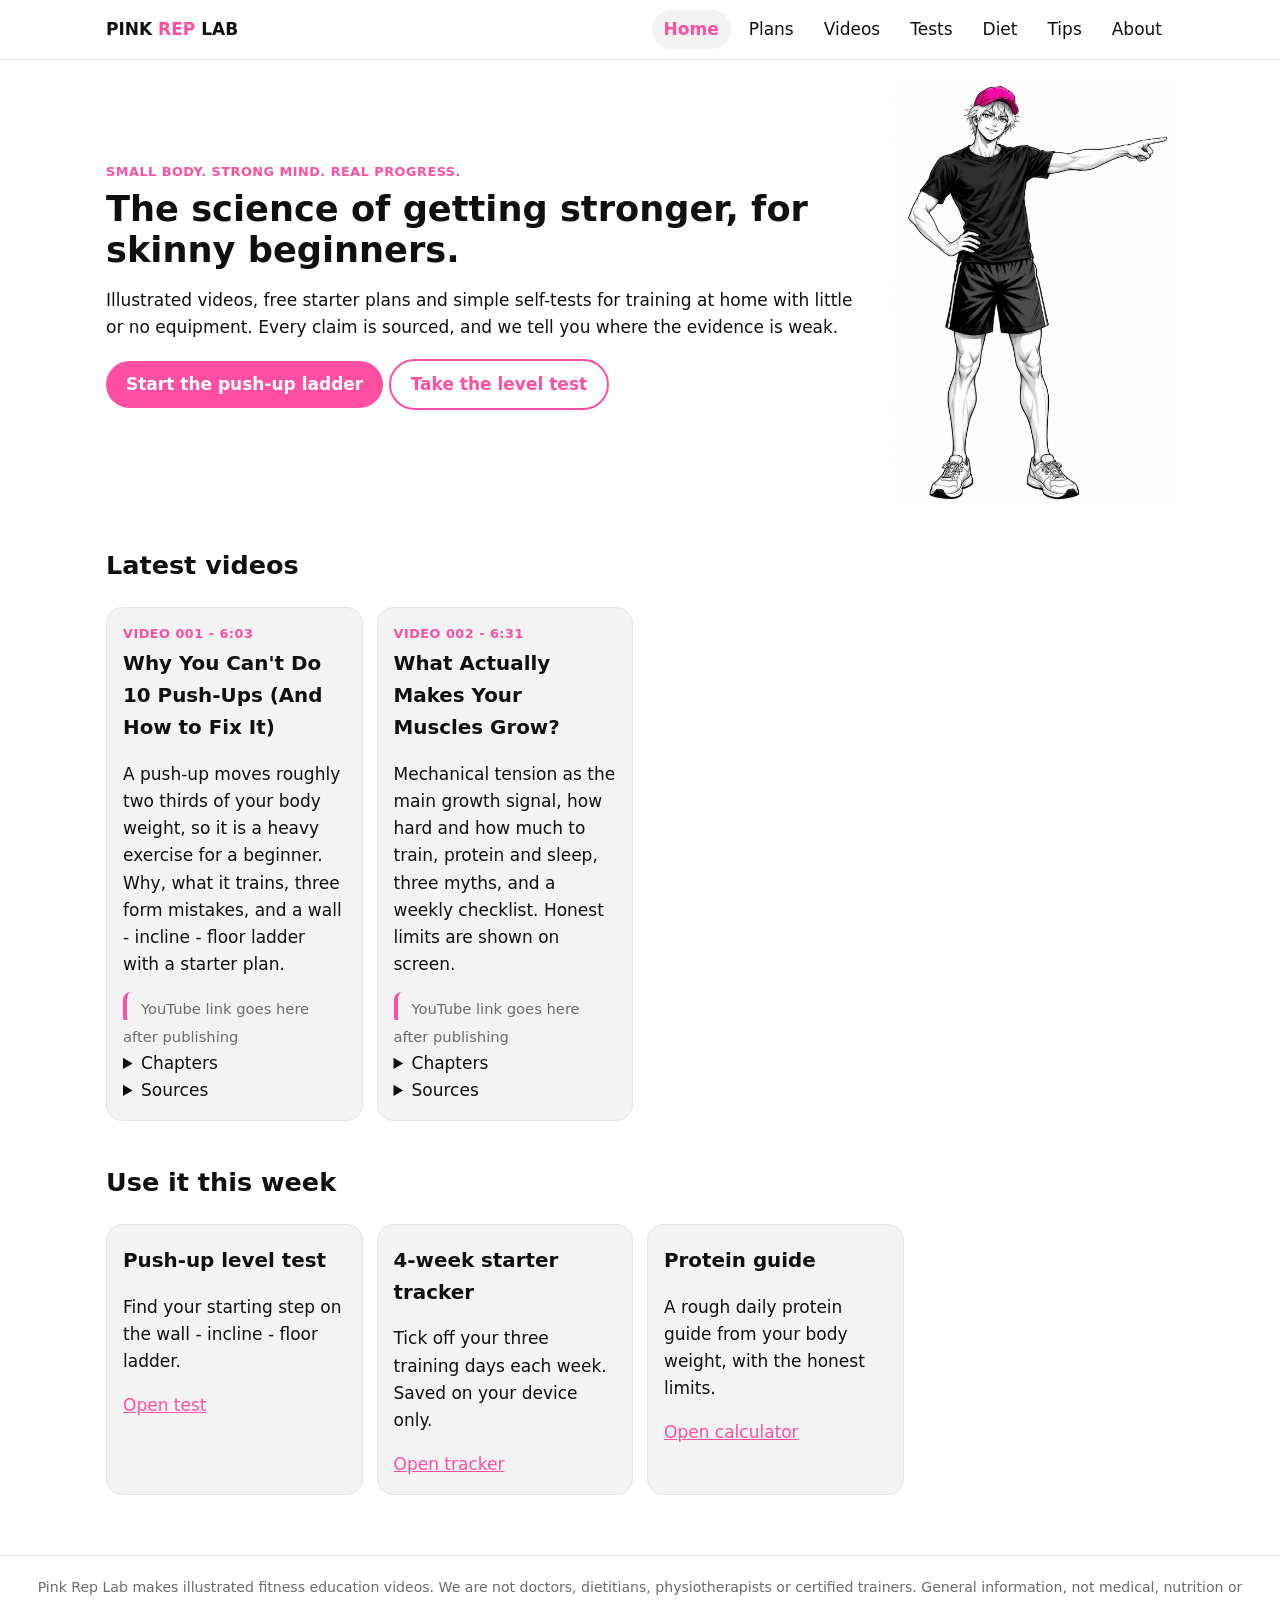
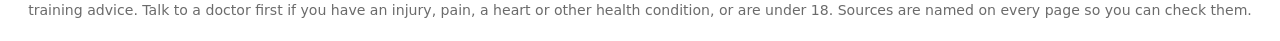
==== index.html @ 1734c246 "Add files via upload" ====
<!doctype html><html lang="en"><head><meta charset="utf-8"><meta name="viewport" content="width=device-width,initial-scale=1">
<title>Home - Pink Rep Lab</title><meta name="description" content="Illustrated, sourced fitness education for skinny beginners training at home.">
<link rel="stylesheet" href="style.css"></head><body><header><nav><a class="logo" href="index.html">PINK <b>REP</b> LAB</a><a class="l on" href="index.html">Home</a><a class="l" href="plans.html">Plans</a><a class="l" href="videos.html">Videos</a><a class="l" href="tests.html">Tests</a><a class="l" href="diet.html">Diet</a><a class="l" href="tips.html">Tips</a><a class="l" href="about.html">About</a></nav></header>
<main><div class="hero"><div><div class="tag">Small body. Strong mind. Real progress.</div><h1>The science of getting stronger, for skinny beginners.</h1>
<p>Illustrated videos, free starter plans and simple self-tests for training at home with little or no equipment. Every claim is sourced, and we tell you where the evidence is weak.</p>
<p><a class="btn" href="plans.html">Start the push-up ladder</a> <a class="btn o" href="tests.html">Take the level test</a></p></div>
<img src="POSE_POINT_tee.png" alt="Pinky, the Pink Rep Lab character"></div>
<h2>Latest videos</h2><div class="grid"><div class="card"><div class="tag">Video 001 - 6:03</div><h3>Why You Can't Do 10 Push-Ups (And How to Fix It)</h3><p>A push-up moves roughly two thirds of your body weight, so it is a heavy exercise for a beginner. Why, what it trains, three form mistakes, and a wall - incline - floor ladder with a starter plan.</p><span class="note">YouTube link goes here after publishing</span><details><summary>Chapters</summary><ul><li>0:00 The problem</li><li>0:42 How heavy is a push-up?</li><li>1:20 What does it train?</li><li>1:46 Three mistakes</li><li>2:52 The three-step ladder</li><li>4:31 Your weekly plan</li></ul></details><details><summary>Sources</summary><ul><li>Ebben et al. 2011, J Strength Cond Res 25(10):2891-2894</li><li>Suprak, Dawes, Stephenson 2011, J Strength Cond Res</li><li>Kowalski et al. 2022, Shoulder Elbow (scoping review)</li><li>Harvard Health: Modify your push-ups to meet your fitness level</li><li>ACE Exercise Library: Push-Ups</li><li>Cleveland Clinic: How To Do a Push-up</li><li>ACSM position stand 2026; WHO guidelines 2020</li></ul></details></div><div class="card"><div class="tag">Video 002 - 6:31</div><h3>What Actually Makes Your Muscles Grow?</h3><p>Mechanical tension as the main growth signal, how hard and how much to train, protein and sleep, three myths, and a weekly checklist. Honest limits are shown on screen.</p><span class="note">YouTube link goes here after publishing</span><details><summary>Chapters</summary><ul><li>0:00 The arm wrestle</li><li>0:38 The growth signal</li><li>1:33 How hard to train</li><li>2:34 How much to train</li><li>3:35 Protein and fuel</li><li>4:08 Sleep and recovery</li><li>4:37 Three myths</li><li>5:25 Weekly checklist</li></ul></details><details><summary>Sources</summary><ul><li>Wackerhage et al. 2019, J Appl Physiol</li><li>Lopez et al. 2021, Med Sci Sports Exerc</li><li>Refalo et al. 2023, Sports Med</li><li>Schoenfeld, Ogborn, Krieger 2017, J Sports Sci</li><li>Schoenfeld, Grgic, Krieger 2019, J Sports Sci</li><li>Singer et al. 2024, Front Sports Act Living</li><li>Morton et al. 2018, Br J Sports Med</li><li>Lamon et al. 2021, Physiol Rep</li></ul></details></div></div>
<h2>Use it this week</h2><div class="grid">
<div class="card"><h3>Push-up level test</h3><p>Find your starting step on the wall - incline - floor ladder.</p><a href="tests.html">Open test</a></div>
<div class="card"><h3>4-week starter tracker</h3><p>Tick off your three training days each week. Saved on your device only.</p><a href="plans.html">Open tracker</a></div>
<div class="card"><h3>Protein guide</h3><p>A rough daily protein guide from your body weight, with the honest limits.</p><a href="diet.html">Open calculator</a></div></div></main>
<footer>Pink Rep Lab makes illustrated fitness education videos. We are not doctors, dietitians, physiotherapists or certified trainers. General information, not medical, nutrition or training advice. Talk to a doctor first if you have an injury, pain, a heart or other health condition, or are under 18. Sources are named on every page so you can check them.</footer>
<script src="app.js"></script></body></html>
---- style.css ----
:root{--ink:#101010;--pink:#ff4fa3;--gray:#6b6b6b;--light:#f3f3f3;--line:#e6e6e6}
@media (prefers-color-scheme:dark){:root{--ink:#f2f2f2;--gray:#a8a8a8;--light:#1b1b1b;--line:#2c2c2c}body{background:#0d0d0d}}
*{box-sizing:border-box}body{margin:0;font:17px/1.6 "Segoe UI",system-ui,sans-serif;color:var(--ink);background:#fff}
a{color:var(--pink)}header{position:sticky;top:0;background:inherit;border-bottom:1px solid var(--line);z-index:5}
nav{max-width:1100px;margin:auto;display:flex;gap:6px;align-items:center;padding:10px 16px;flex-wrap:wrap}
nav .logo{font-weight:800;margin-right:auto;color:var(--ink);text-decoration:none}nav .logo b{color:var(--pink)}
nav a.l{color:var(--ink);text-decoration:none;padding:6px 12px;border-radius:99px}nav a.l:hover,nav a.on{background:var(--light)}nav a.on{color:var(--pink);font-weight:700}
main{max-width:1100px;margin:auto;padding:24px 16px 60px}h1{font-size:2.2rem;line-height:1.15;margin:.2em 0}h2{margin-top:1.6em}
.hero{display:grid;grid-template-columns:1fr 280px;gap:24px;align-items:center}@media(max-width:760px){.hero{grid-template-columns:1fr}.hero img{max-height:320px;margin:auto}}
.hero img{width:100%;object-fit:contain}.tag{color:var(--pink);font-weight:700;letter-spacing:.04em;text-transform:uppercase;font-size:.8rem}
.grid{display:grid;grid-template-columns:repeat(auto-fill,minmax(250px,1fr));gap:14px}
.card{border:1px solid var(--line);border-radius:16px;padding:16px;background:var(--light)}.card h3{margin:.2em 0}
.btn{display:inline-block;background:var(--pink);color:#fff;border:0;border-radius:99px;padding:10px 20px;font:inherit;font-weight:700;cursor:pointer;text-decoration:none}
.btn.o{background:none;color:var(--pink);border:2px solid var(--pink)}
.note{border-left:4px solid var(--pink);padding:8px 14px;background:var(--light);border-radius:8px;color:var(--gray);font-size:.92rem}
input,select{font:inherit;padding:8px 10px;border-radius:10px;border:1px solid var(--line);background:var(--light);color:var(--ink)}
table{border-collapse:collapse;width:100%}td,th{border-bottom:1px solid var(--line);padding:8px;text-align:left}
.days{display:flex;gap:8px;flex-wrap:wrap}.day{width:64px;text-align:center;border:2px solid var(--line);border-radius:14px;padding:8px 0;cursor:pointer;background:var(--light)}
.day.on{border-color:var(--pink);background:#ffe8f3;color:#101010}.day.on::after{content:" \2713";color:var(--pink);font-weight:800}
footer{border-top:1px solid var(--line);padding:20px 16px;color:var(--gray);font-size:.88rem;text-align:center}
.bar{height:14px;border-radius:99px;background:var(--line);overflow:hidden}.bar i{display:block;height:100%;background:var(--pink)}
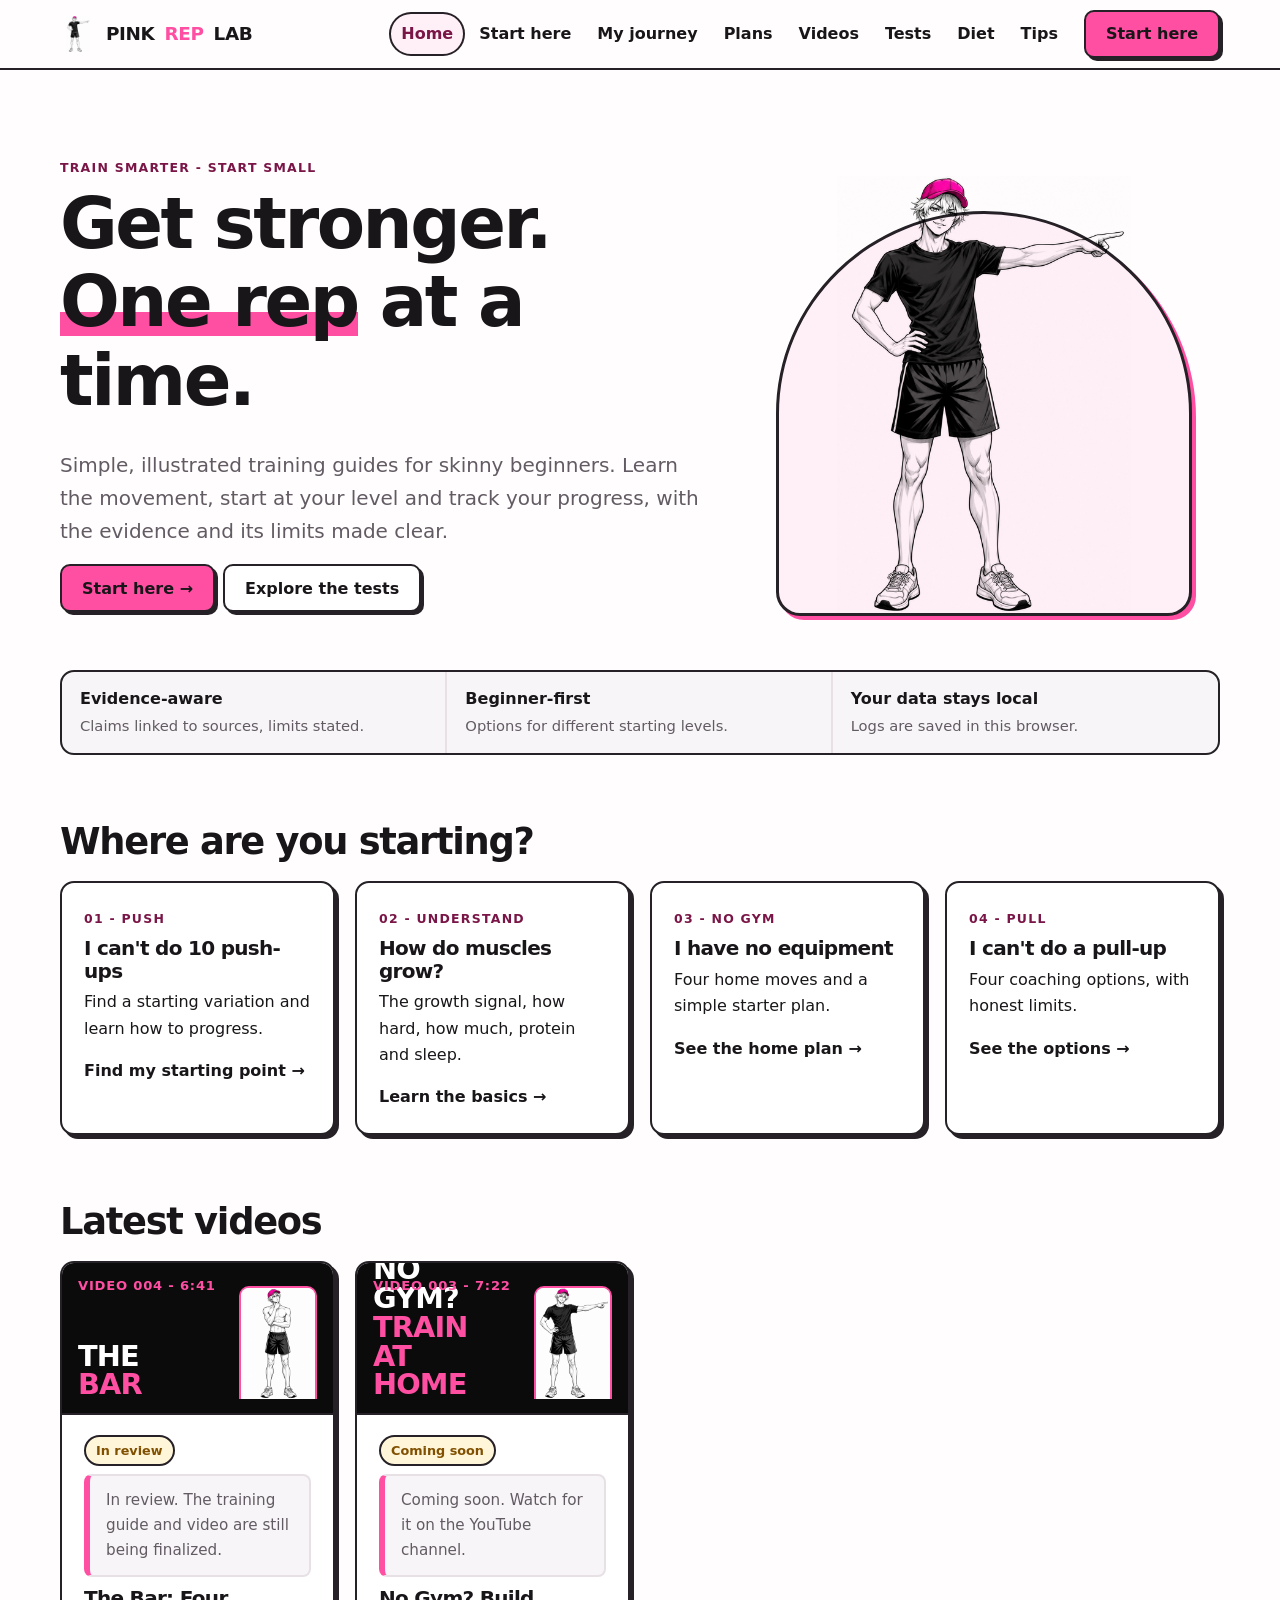
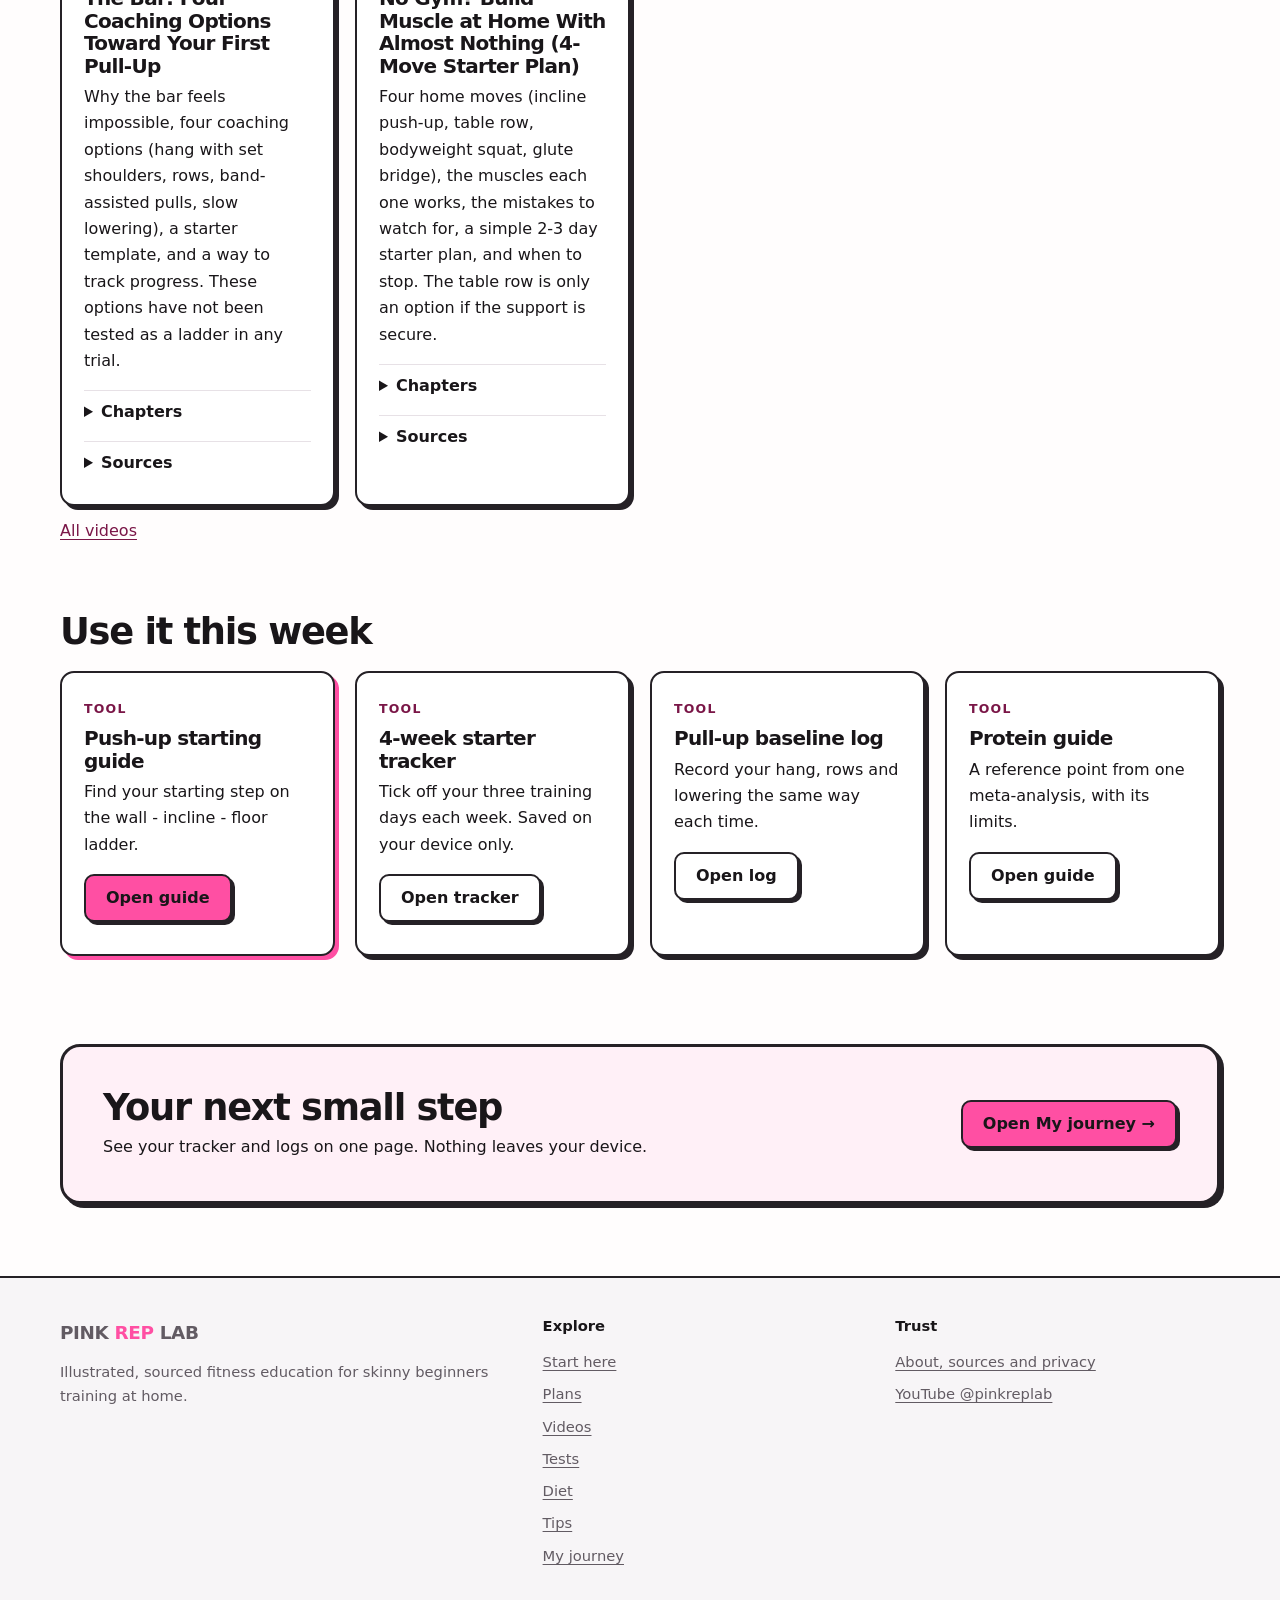
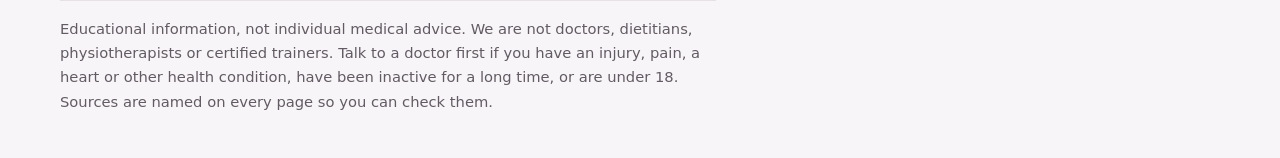
==== commit d1f5084c: "Add files via upload" ====
--- a/index.html
+++ b/index.html
@@ -1,14 +1,29 @@
-<!doctype html><html lang="en"><head><meta charset="utf-8"><meta name="viewport" content="width=device-width,initial-scale=1">
-<title>Home - Pink Rep Lab</title><meta name="description" content="Illustrated, sourced fitness education for skinny beginners training at home.">
-<link rel="stylesheet" href="style.css"></head><body><header><nav><a class="logo" href="index.html">PINK <b>REP</b> LAB</a><a class="l on" href="index.html">Home</a><a class="l" href="plans.html">Plans</a><a class="l" href="videos.html">Videos</a><a class="l" href="tests.html">Tests</a><a class="l" href="diet.html">Diet</a><a class="l" href="tips.html">Tips</a><a class="l" href="about.html">About</a></nav></header>
-<main><div class="hero"><div><div class="tag">Small body. Strong mind. Real progress.</div><h1>The science of getting stronger, for skinny beginners.</h1>
-<p>Illustrated videos, free starter plans and simple self-tests for training at home with little or no equipment. Every claim is sourced, and we tell you where the evidence is weak.</p>
-<p><a class="btn" href="plans.html">Start the push-up ladder</a> <a class="btn o" href="tests.html">Take the level test</a></p></div>
-<img src="POSE_POINT_tee.png" alt="Pinky, the Pink Rep Lab character"></div>
-<h2>Latest videos</h2><div class="grid"><div class="card"><div class="tag">Video 001 - 6:03</div><h3>Why You Can't Do 10 Push-Ups (And How to Fix It)</h3><p>A push-up moves roughly two thirds of your body weight, so it is a heavy exercise for a beginner. Why, what it trains, three form mistakes, and a wall - incline - floor ladder with a starter plan.</p><span class="note">YouTube link goes here after publishing</span><details><summary>Chapters</summary><ul><li>0:00 The problem</li><li>0:42 How heavy is a push-up?</li><li>1:20 What does it train?</li><li>1:46 Three mistakes</li><li>2:52 The three-step ladder</li><li>4:31 Your weekly plan</li></ul></details><details><summary>Sources</summary><ul><li>Ebben et al. 2011, J Strength Cond Res 25(10):2891-2894</li><li>Suprak, Dawes, Stephenson 2011, J Strength Cond Res</li><li>Kowalski et al. 2022, Shoulder Elbow (scoping review)</li><li>Harvard Health: Modify your push-ups to meet your fitness level</li><li>ACE Exercise Library: Push-Ups</li><li>Cleveland Clinic: How To Do a Push-up</li><li>ACSM position stand 2026; WHO guidelines 2020</li></ul></details></div><div class="card"><div class="tag">Video 002 - 6:31</div><h3>What Actually Makes Your Muscles Grow?</h3><p>Mechanical tension as the main growth signal, how hard and how much to train, protein and sleep, three myths, and a weekly checklist. Honest limits are shown on screen.</p><span class="note">YouTube link goes here after publishing</span><details><summary>Chapters</summary><ul><li>0:00 The arm wrestle</li><li>0:38 The growth signal</li><li>1:33 How hard to train</li><li>2:34 How much to train</li><li>3:35 Protein and fuel</li><li>4:08 Sleep and recovery</li><li>4:37 Three myths</li><li>5:25 Weekly checklist</li></ul></details><details><summary>Sources</summary><ul><li>Wackerhage et al. 2019, J Appl Physiol</li><li>Lopez et al. 2021, Med Sci Sports Exerc</li><li>Refalo et al. 2023, Sports Med</li><li>Schoenfeld, Ogborn, Krieger 2017, J Sports Sci</li><li>Schoenfeld, Grgic, Krieger 2019, J Sports Sci</li><li>Singer et al. 2024, Front Sports Act Living</li><li>Morton et al. 2018, Br J Sports Med</li><li>Lamon et al. 2021, Physiol Rep</li></ul></details></div></div>
-<h2>Use it this week</h2><div class="grid">
-<div class="card"><h3>Push-up level test</h3><p>Find your starting step on the wall - incline - floor ladder.</p><a href="tests.html">Open test</a></div>
-<div class="card"><h3>4-week starter tracker</h3><p>Tick off your three training days each week. Saved on your device only.</p><a href="plans.html">Open tracker</a></div>
-<div class="card"><h3>Protein guide</h3><p>A rough daily protein guide from your body weight, with the honest limits.</p><a href="diet.html">Open calculator</a></div></div></main>
-<footer>Pink Rep Lab makes illustrated fitness education videos. We are not doctors, dietitians, physiotherapists or certified trainers. General information, not medical, nutrition or training advice. Talk to a doctor first if you have an injury, pain, a heart or other health condition, or are under 18. Sources are named on every page so you can check them.</footer>
+<!doctype html><html lang="en"><head><meta charset="utf-8"><meta name="viewport" content="width=device-width,initial-scale=1">
+<title>Home - Pink Rep Lab</title><meta name="description" content="Illustrated, sourced fitness education for skinny beginners training at home.">
+<meta property="og:title" content="Home - Pink Rep Lab"><meta property="og:description" content="Illustrated, sourced fitness education for skinny beginners training at home."><meta property="og:image" content="https://sanglinny.github.io/pink-rep-lab/POSE_POINT_tee.png"><meta property="og:type" content="website"><meta name="theme-color" content="#ff4fa3"><link rel="icon" href="POSE_POINT_tee.png">
+<link rel="stylesheet" href="style.css"><script>document.documentElement.classList.add('js')</script></head><body><a class="skip" href="#main">Skip to content</a>
+<header><div class="bar-nav"><a class="logo" href="index.html"><img src="POSE_POINT_tee.png" alt="" width="36" height="36">PINK <b>REP</b> LAB</a>
+<button class="menu-btn" id="menuBtn" aria-expanded="false" aria-controls="navMenu">Menu</button>
+<nav class="nav-menu" id="navMenu" aria-label="Main"><a class="l on" href="index.html" aria-current="page">Home</a><a class="l" href="start.html">Start here</a><a class="l" href="journey.html">My journey</a><a class="l" href="plans.html">Plans</a><a class="l" href="videos.html">Videos</a><a class="l" href="tests.html">Tests</a><a class="l" href="diet.html">Diet</a><a class="l" href="tips.html">Tips</a></nav><a class="btn start-top" style="margin:0" href="start.html">Start here</a></div></header>
+<main id="main"><section class="hero"><div><span class="eyebrow">Train smarter - start small</span><h1>Get stronger. <em>One rep</em> at a time.</h1>
+<p class="lead">Simple, illustrated training guides for skinny beginners. Learn the movement, start at your level and track your progress, with the evidence and its limits made clear.</p>
+<p><a class="btn" href="start.html">Start here &rarr;</a><a class="btn o" href="tests.html">Explore the tests</a></p></div>
+<div class="art"><img src="POSE_POINT_tee.png" alt="Pinky, the Pink Rep Lab character, pointing" width="400" height="440"></div></section>
+<div class="trust"><div><b>Evidence-aware</b><span>Claims linked to sources, limits stated.</span></div><div><b>Beginner-first</b><span>Options for different starting levels.</span></div><div><b>Your data stays local</b><span>Logs are saved in this browser.</span></div></div>
+<h2>Where are you starting?</h2><div class="grid">
+<a class="card link" style="text-decoration:none;color:inherit" href="start.html"><span class="tag">01 - Push</span><h3>I can't do 10 push-ups</h3><p>Find a starting variation and learn how to progress.</p><b>Find my starting point &rarr;</b></a>
+<a class="card link" style="text-decoration:none;color:inherit" href="start.html"><span class="tag">02 - Understand</span><h3>How do muscles grow?</h3><p>The growth signal, how hard, how much, protein and sleep.</p><b>Learn the basics &rarr;</b></a>
+<a class="card link" style="text-decoration:none;color:inherit" href="start.html"><span class="tag">03 - No gym</span><h3>I have no equipment</h3><p>Four home moves and a simple starter plan.</p><b>See the home plan &rarr;</b></a>
+<a class="card link" style="text-decoration:none;color:inherit" href="start.html"><span class="tag">04 - Pull</span><h3>I can't do a pull-up</h3><p>Four coaching options, with honest limits.</p><b>See the options &rarr;</b></a></div>
+<h2>Latest videos</h2><div class="grid"><div class="card vcard"><div class="art169" aria-hidden="true"><span class="vn">Video 004 - 6:41</span><span class="vt">The <i>Bar</i></span><img src="POSE_THINK.png" alt=""></div><div class="body"><span class="status">In review</span><p class="note" style="margin-bottom:10px">In review. The training guide and video are still being finalized.</p><h3>The Bar: Four Coaching Options Toward Your First Pull-Up</h3><p>Why the bar feels impossible, four coaching options (hang with set shoulders, rows, band-assisted pulls, slow lowering), a starter template, and a way to track progress. These options have not been tested as a ladder in any trial.</p><details><summary>Chapters</summary><ul><li>The goal and the muscles</li><li>Step 1: hang and set your shoulders</li><li>Step 2: rows</li><li>Step 3: band-assisted pulls</li><li>Step 4: slow lowering</li><li>Does the ladder work? (honest limits)</li><li>Starter template and sample session</li><li>When to move on</li><li>Staying safe</li><li>Record your baseline</li></ul></details><details><summary>Sources</summary><ul><li>Youdas et al. 2010, J Strength Cond Res (pull-up and chin-up EMG, 21 men and 4 women)</li><li>Dickie et al. 2017, J Electromyogr Kinesiol (pull-up variations, EMG)</li><li>Youdas et al. 2016, J Strength Cond Res (inverted row EMG)</li><li>Enes et al. 2025, J Strength Cond Res (repetition tempo meta-analysis)</li><li>ACE, NASM, Cleveland Clinic exercise guidance</li></ul></details></div></div><div class="card vcard"><div class="art169" aria-hidden="true"><span class="vn">Video 003 - 7:22</span><span class="vt">No gym? <i>Train at home</i></span><img src="POSE_POINT_tee.png" alt=""></div><div class="body"><span class="status">Coming soon</span><p class="note" style="margin-bottom:10px">Coming soon. Watch for it on the YouTube channel.</p><h3>No Gym? Build Muscle at Home With Almost Nothing (4-Move Starter Plan)</h3><p>Four home moves (incline push-up, table row, bodyweight squat, glute bridge), the muscles each one works, the mistakes to watch for, a simple 2-3 day starter plan, and when to stop. The table row is only an option if the support is secure.</p><details><summary>Chapters</summary><ul><li>0:00 The gym rat vs your living room</li><li>0:37 Move 1: incline push-up</li><li>1:20 Move 2: table row (only if the support is secure)</li><li>2:20 Move 3: bodyweight squat</li><li>2:54 Move 4: glute bridge</li><li>3:21 Does it really work?</li><li>4:19 Your starter plan</li><li>5:44 Stay safe</li><li>6:17 Checklist and next video</li></ul></details><details><summary>Sources</summary><ul><li>Lopez et al. 2021, Med Sci Sports Exerc (28 studies, 747 healthy adults)</li><li>Lasevicius et al. 2018, Eur J Sport Sci (30 men, 12 weeks)</li><li>Kikuchi & Nakazato 2017, J Exerc Sci Fit (18 young men)</li><li>Full list with links: in the video description</li></ul></details></div></div></div><p><a href="videos.html">All videos</a></p>
+<h2>Use it this week</h2><div class="grid">
+<div class="card feat"><span class="tag">Tool</span><h3>Push-up starting guide</h3><p>Find your starting step on the wall - incline - floor ladder.</p><a class="btn" href="tests.html">Open guide</a></div>
+<div class="card"><span class="tag">Tool</span><h3>4-week starter tracker</h3><p>Tick off your three training days each week. Saved on your device only.</p><a class="btn o" href="plans.html">Open tracker</a></div>
+<div class="card"><span class="tag">Tool</span><h3>Pull-up baseline log</h3><p>Record your hang, rows and lowering the same way each time.</p><a class="btn o" href="tests.html#pullup">Open log</a></div>
+<div class="card"><span class="tag">Tool</span><h3>Protein guide</h3><p>A reference point from one meta-analysis, with its limits.</p><a class="btn o" href="diet.html">Open guide</a></div></div>
+<div class="cta-band"><div><h2>Your next small step</h2><p>See your tracker and logs on one page. Nothing leaves your device.</p></div><a class="btn" style="margin:0" href="journey.html">Open My journey &rarr;</a></div></main>
+<footer><div class="foot"><div><a class="logo" style="margin:0 0 8px" href="index.html">PINK <b>REP</b> LAB</a><p>Illustrated, sourced fitness education for skinny beginners training at home.</p></div>
+<div><h4>Explore</h4><a href="start.html">Start here</a><a href="plans.html">Plans</a><a href="videos.html">Videos</a><a href="tests.html">Tests</a><a href="diet.html">Diet</a><a href="tips.html">Tips</a><a href="journey.html">My journey</a></div>
+<div><h4>Trust</h4><a href="about.html">About, sources and privacy</a><a href="https://www.youtube.com/@pinkreplab">YouTube @pinkreplab</a></div>
+<p class="fine">Educational information, not individual medical advice. We are not doctors, dietitians, physiotherapists or certified trainers. Talk to a doctor first if you have an injury, pain, a heart or other health condition, have been inactive for a long time, or are under 18. Sources are named on every page so you can check them.</p></div></footer>
 <script src="app.js"></script></body></html>
--- a/style.css
+++ b/style.css
@@ -1,22 +1,72 @@
-
-:root{--ink:#101010;--pink:#ff4fa3;--gray:#6b6b6b;--light:#f3f3f3;--line:#e6e6e6}
-@media (prefers-color-scheme:dark){:root{--ink:#f2f2f2;--gray:#a8a8a8;--light:#1b1b1b;--line:#2c2c2c}body{background:#0d0d0d}}
-*{box-sizing:border-box}body{margin:0;font:17px/1.6 "Segoe UI",system-ui,sans-serif;color:var(--ink);background:#fff}
-a{color:var(--pink)}header{position:sticky;top:0;background:inherit;border-bottom:1px solid var(--line);z-index:5}
-nav{max-width:1100px;margin:auto;display:flex;gap:6px;align-items:center;padding:10px 16px;flex-wrap:wrap}
-nav .logo{font-weight:800;margin-right:auto;color:var(--ink);text-decoration:none}nav .logo b{color:var(--pink)}
-nav a.l{color:var(--ink);text-decoration:none;padding:6px 12px;border-radius:99px}nav a.l:hover,nav a.on{background:var(--light)}nav a.on{color:var(--pink);font-weight:700}
-main{max-width:1100px;margin:auto;padding:24px 16px 60px}h1{font-size:2.2rem;line-height:1.15;margin:.2em 0}h2{margin-top:1.6em}
-.hero{display:grid;grid-template-columns:1fr 280px;gap:24px;align-items:center}@media(max-width:760px){.hero{grid-template-columns:1fr}.hero img{max-height:320px;margin:auto}}
-.hero img{width:100%;object-fit:contain}.tag{color:var(--pink);font-weight:700;letter-spacing:.04em;text-transform:uppercase;font-size:.8rem}
-.grid{display:grid;grid-template-columns:repeat(auto-fill,minmax(250px,1fr));gap:14px}
-.card{border:1px solid var(--line);border-radius:16px;padding:16px;background:var(--light)}.card h3{margin:.2em 0}
-.btn{display:inline-block;background:var(--pink);color:#fff;border:0;border-radius:99px;padding:10px 20px;font:inherit;font-weight:700;cursor:pointer;text-decoration:none}
-.btn.o{background:none;color:var(--pink);border:2px solid var(--pink)}
-.note{border-left:4px solid var(--pink);padding:8px 14px;background:var(--light);border-radius:8px;color:var(--gray);font-size:.92rem}
-input,select{font:inherit;padding:8px 10px;border-radius:10px;border:1px solid var(--line);background:var(--light);color:var(--ink)}
-table{border-collapse:collapse;width:100%}td,th{border-bottom:1px solid var(--line);padding:8px;text-align:left}
-.days{display:flex;gap:8px;flex-wrap:wrap}.day{width:64px;text-align:center;border:2px solid var(--line);border-radius:14px;padding:8px 0;cursor:pointer;background:var(--light)}
-.day.on{border-color:var(--pink);background:#ffe8f3;color:#101010}.day.on::after{content:" \2713";color:var(--pink);font-weight:800}
-footer{border-top:1px solid var(--line);padding:20px 16px;color:var(--gray);font-size:.88rem;text-align:center}
-.bar{height:14px;border-radius:99px;background:var(--line);overflow:hidden}.bar i{display:block;height:100%;background:var(--pink)}
+/* NEW_CSS_V04 - Manga Editorial + Beginner Training Lab */
+:root{color-scheme:light;--pink:#ff4fa3;--pink-hover:#f53291;--pink-soft:#fff0f7;--pink-ink:#7a1647;--bg:#fffdfd;--surface:#fff;--surface-soft:#f7f5f7;--text:#191619;--text-muted:#625b63;--border:#252126;--border-soft:#e7e1e6;
+--success:#176b43;--success-bg:#eaf7ef;--warning:#805000;--warning-bg:#fff5d9;--danger:#a51d32;--danger-bg:#fff0f1;--shadow-card:4px 4px 0 #252126;--shadow-pink:4px 4px 0 var(--pink);
+--radius-sm:8px;--radius-md:14px;--radius-lg:20px;--container:1160px;--gutter:clamp(20px,4vw,48px);--section-space:clamp(48px,7vw,88px)}
+@media (prefers-color-scheme:dark){:root:not([data-theme="light"]){color-scheme:dark;--bg:#151216;--surface:#211b22;--surface-soft:#2b232c;--text:#fff8fc;--text-muted:#d0c3ce;--border:#f0e6ef;--border-soft:#493d49;--pink-soft:#422137;--pink-ink:#ffb9da;
+--success:#a8edc4;--success-bg:#183b2b;--warning:#ffdc88;--warning-bg:#433319;--danger:#ffb2bc;--danger-bg:#471e27;--shadow-card:4px 4px 0 #050405;--shadow-pink:4px 4px 0 #050405}}
+*{box-sizing:border-box}html{scroll-behavior:smooth}
+body{margin:0;background:var(--bg);color:var(--text);font-family:Inter,ui-sans-serif,system-ui,-apple-system,BlinkMacSystemFont,"Segoe UI",sans-serif;font-size:16px;line-height:1.65;-webkit-font-smoothing:antialiased}
+img{max-width:100%;height:auto}a{color:var(--pink-ink);text-underline-offset:3px}a:hover{color:var(--pink-hover)}
+@media (prefers-color-scheme:dark){a{color:var(--pink)}}
+h1,h2,h3{line-height:1.12;letter-spacing:-.035em;margin-top:0}h1{font-size:clamp(2.3rem,5vw,3.4rem);font-weight:850;margin-bottom:.4em}h2{font-size:clamp(1.65rem,3vw,2.3rem);font-weight:800;margin:1.8em 0 .5em}h3{font-size:1.25rem;font-weight:750;margin-bottom:.4em}
+p{max-width:70ch;margin-top:0;margin-bottom:1rem}ul{padding-left:1.2em}
+.container,main{width:min(calc(100% - 2*var(--gutter)),var(--container));margin-inline:auto}main{padding:28px 0 72px}
+.skip{position:absolute;left:-999px;top:0;background:var(--pink);color:#191619;padding:10px 16px;z-index:20;font-weight:800}.skip:focus{left:8px;top:8px}
+:focus-visible{outline:3px solid var(--pink);outline-offset:3px}
+header{position:sticky;top:0;z-index:10;background:var(--bg);border-bottom:2px solid var(--border)}
+.bar-nav{width:min(calc(100% - 2*var(--gutter)),var(--container));margin-inline:auto;min-height:68px;display:flex;align-items:center;gap:14px}
+.logo{display:flex;align-items:center;gap:10px;font-weight:900;letter-spacing:-.02em;color:var(--text);text-decoration:none;margin-right:auto;font-size:1.15rem}.logo b{color:var(--pink)}
+.logo img{width:36px;height:36px;object-fit:contain;object-position:top}
+.nav-menu{display:flex;gap:2px;align-items:center;flex-wrap:wrap}
+.nav-menu a.l{color:var(--text);text-decoration:none;padding:8px 12px;border-radius:99px;font-weight:650;min-height:44px;display:inline-flex;align-items:center}
+.nav-menu a.l:hover{background:var(--surface-soft)}.nav-menu a.on{background:var(--pink-soft);color:var(--pink-ink);font-weight:850;box-shadow:inset 0 0 0 2px var(--border)}
+.menu-btn{display:none;min-height:44px;padding:8px 14px;border:2px solid var(--border);border-radius:10px;background:var(--surface);color:var(--text);font:inherit;font-weight:800;cursor:pointer}
+@media (max-width:900px){.js .menu-btn{display:inline-flex;align-items:center}.js .nav-menu{display:none;position:absolute;left:0;right:0;top:100%;background:var(--bg);border-bottom:2px solid var(--border);padding:12px var(--gutter);flex-direction:column;align-items:stretch}.js .nav-menu.open{display:flex}.nav-menu a.l{border-radius:10px}.bar-nav{flex-wrap:wrap}.btn.start-top{display:none}}
+.btn,.button{display:inline-flex;align-items:center;justify-content:center;gap:8px;min-height:48px;padding:12px 20px;border:2px solid var(--border);border-radius:10px;font:inherit;font-weight:800;line-height:1.2;text-decoration:none;cursor:pointer;background:var(--pink);color:#191619;box-shadow:3px 3px 0 var(--border);margin:0 8px 10px 0}
+.btn.o{background:var(--surface);color:var(--text)}.btn:hover{color:#191619}.btn.o:hover{color:var(--text)}
+@media (hover:hover) and (prefers-reduced-motion:no-preference){.btn,.card.link{transition:transform 150ms ease,box-shadow 150ms ease}.btn:hover{transform:translate(-2px,-2px);box-shadow:6px 6px 0 var(--border)}.card.link:hover{transform:translate(-2px,-2px);box-shadow:6px 6px 0 var(--border)}}
+.tag,.eyebrow{display:inline-block;color:var(--pink-ink);font-weight:850;letter-spacing:.1em;text-transform:uppercase;font-size:.78rem;margin-bottom:6px}
+@media (prefers-color-scheme:dark){.tag,.eyebrow{color:var(--pink)}}
+.lead{font-size:clamp(1.05rem,1.7vw,1.25rem);color:var(--text-muted);max-width:58ch}
+.hero{display:grid;grid-template-columns:1.25fr .9fr;gap:32px;align-items:center;padding:clamp(24px,5vw,56px) 0 12px}
+.hero h1{font-size:clamp(2.6rem,5.5vw,4.6rem);font-weight:900}.hero h1 em{font-style:normal;background:linear-gradient(transparent 62%,var(--pink) 62%,var(--pink) 92%,transparent 92%)}
+.hero .art{position:relative;display:grid;place-items:end center;min-height:340px}
+.hero .art::before{content:"";position:absolute;inset:8% 6% 0;border:3px solid var(--border);border-radius:50% 50% 24px 24px;background:var(--pink-soft);box-shadow:var(--shadow-pink)}
+.hero .art img{position:relative;width:min(100%,400px);max-height:440px;object-fit:contain;object-position:center bottom;mix-blend-mode:multiply}
+@media (prefers-color-scheme:dark){:root:not([data-theme="light"]) .hero .art::before{background:#fff}}
+@media (hover:hover) and (prefers-reduced-motion:no-preference){.hero .art img{animation:pf 4s ease-in-out infinite}@keyframes pf{0%,100%{transform:translateY(0)}50%{transform:translateY(-5px)}}}
+@media (max-width:760px){.hero{grid-template-columns:1fr}.hero .art{min-height:260px;order:-1}.hero .art img{width:min(66vw,260px)}.btn{width:100%;margin-right:0}}
+.trust{display:grid;grid-template-columns:repeat(auto-fit,minmax(220px,1fr));gap:0;border:2px solid var(--border);border-radius:var(--radius-md);background:var(--surface-soft);margin:20px 0 8px;overflow:hidden}
+.trust div{padding:14px 18px;border-right:2px solid var(--border-soft)}.trust div:last-child{border-right:0}.trust b{display:block}.trust span{color:var(--text-muted);font-size:.92rem}
+.intro{display:flex;gap:20px;align-items:flex-end;justify-content:space-between;margin-bottom:8px}.intro img{width:96px;max-height:128px;object-fit:contain;object-position:bottom;flex:none;mix-blend-mode:multiply}
+@media (prefers-color-scheme:dark){:root:not([data-theme="light"]) .intro img{background:#fff;border-radius:12px;mix-blend-mode:normal}}.intro>div{min-width:0}
+@media (max-width:640px){.intro img{width:72px}}
+.grid{display:grid;grid-template-columns:repeat(auto-fill,minmax(260px,1fr));gap:20px;margin-block:12px}
+.card{min-width:0;padding:22px;border:2px solid var(--border);border-radius:var(--radius-md);background:var(--surface);box-shadow:var(--shadow-card)}.card.flat{box-shadow:none;border-color:var(--border-soft)}.card.feat{box-shadow:var(--shadow-pink)}
+.card h3{margin:.1em 0 .35em}.card p:last-child{margin-bottom:0}
+.vcard{padding:0;overflow:hidden;display:flex;flex-direction:column}.vcard .body{padding:20px 22px 22px}
+.art169{aspect-ratio:16/9;background:#0b0b0c;border-bottom:2px solid var(--border);position:relative;overflow:hidden;display:flex;align-items:flex-end;justify-content:space-between;padding:14px 16px}
+.art169 .vn{color:var(--pink);font-weight:900;letter-spacing:.06em;font-size:.82rem;text-transform:uppercase;position:absolute;left:16px;top:12px}
+.art169 .vt{color:#fff;font-weight:900;font-size:clamp(1.3rem,2.6vw,1.8rem);line-height:1;letter-spacing:-.03em;text-transform:uppercase;max-width:55%}.art169 .vt i{font-style:normal;color:var(--pink)}
+.art169 img{height:92%;width:auto;object-fit:contain;align-self:flex-end;background:#fff;border:2px solid var(--pink);border-radius:10px 10px 0 0;border-bottom:0}
+.status{display:inline-block;padding:3px 10px;border:2px solid var(--border);border-radius:99px;font-size:.8rem;font-weight:800;background:var(--warning-bg);color:var(--warning);margin-bottom:8px}.status.pub{background:var(--success-bg);color:var(--success)}
+.note{border:2px solid var(--border-soft);border-left:6px solid var(--pink);padding:12px 16px;background:var(--surface-soft);border-radius:var(--radius-sm);color:var(--text-muted);font-size:.95rem;max-width:80ch}
+.callout{border:2px solid var(--border);border-left:8px solid #e6a100;padding:14px 18px;background:var(--warning-bg);color:var(--text);border-radius:var(--radius-sm);margin:18px 0;max-width:80ch}.callout b{display:block;margin-bottom:4px}.callout ul{margin:6px 0 0}
+details{border-top:1px solid var(--border-soft);padding-top:8px;margin-top:10px}summary{cursor:pointer;font-weight:700;min-height:32px}
+input,select,textarea{font:inherit;min-height:48px;padding:10px 12px;border-radius:10px;border:2px solid var(--border);background:var(--surface);color:var(--text);max-width:100%}
+label{font-weight:700}
+.field-row{display:flex;flex-wrap:wrap;gap:12px;align-items:flex-end;margin:14px 0}
+table{border-collapse:collapse;width:100%;border:2px solid var(--border);border-radius:var(--radius-sm);overflow:hidden;background:var(--surface)}th{background:var(--surface-soft);text-align:left}td,th{border-bottom:1px solid var(--border-soft);padding:10px 12px;vertical-align:top}
+@media (max-width:640px){table,tbody,tr,td,th{display:block}tr:first-child{display:none}tr{border-bottom:2px solid var(--border-soft);padding:8px 0}td{border:0;padding:4px 12px}td:first-child{font-weight:800}}
+.days{display:flex;gap:8px;flex-wrap:wrap}.day{width:56px;min-height:48px;display:grid;place-items:center;text-align:center;border:2px solid var(--border);border-radius:12px;cursor:pointer;background:var(--surface);font-weight:800}
+.day.on{border-color:var(--border);background:var(--pink);color:#191619}.day.on::after{content:" \2713";font-weight:900}
+.bar{height:16px;border:2px solid var(--border);border-radius:99px;background:var(--surface-soft);overflow:hidden}.bar i{display:block;height:100%;background:var(--pink)}
+#tOut,#dOut,#jPreview{border-left:6px solid var(--pink)}
+.cta-band{margin-top:var(--section-space);padding:clamp(24px,4vw,40px);border:3px solid var(--border);border-radius:var(--radius-lg);background:var(--pink-soft);box-shadow:var(--shadow-card);display:flex;gap:24px;align-items:center;justify-content:space-between;flex-wrap:wrap}.cta-band h2{margin:0 0 6px}.cta-band p{margin:0}
+footer{border-top:2px solid var(--border);background:var(--surface-soft);padding:36px 0 28px;color:var(--text-muted);font-size:.92rem}
+.foot{width:min(calc(100% - 2*var(--gutter)),var(--container));margin-inline:auto;display:grid;grid-template-columns:1.4fr 1fr 1fr;gap:28px}@media (max-width:760px){.foot{grid-template-columns:1fr}}
+.foot h4{margin:0 0 8px;color:var(--text)}.foot a{display:block;padding:4px 0;color:var(--text-muted)}.foot .fine{grid-column:1/-1;border-top:1px solid var(--border-soft);padding-top:16px}
+.printonly{display:none}
+@media print{header,footer,.btn,.skip,.trust,.cta-band,.intro img{display:none!important}body{font-size:12pt;background:#fff;color:#000}main>*:not(.printonly){display:none}.printonly{display:block}}
+@media print{body.print-page main>*:not(.printonly){display:block}}
+@media (prefers-reduced-motion:reduce){html{scroll-behavior:auto}*,*::before,*::after{animation-duration:.01ms!important;animation-iteration-count:1!important;transition-duration:.01ms!important}}
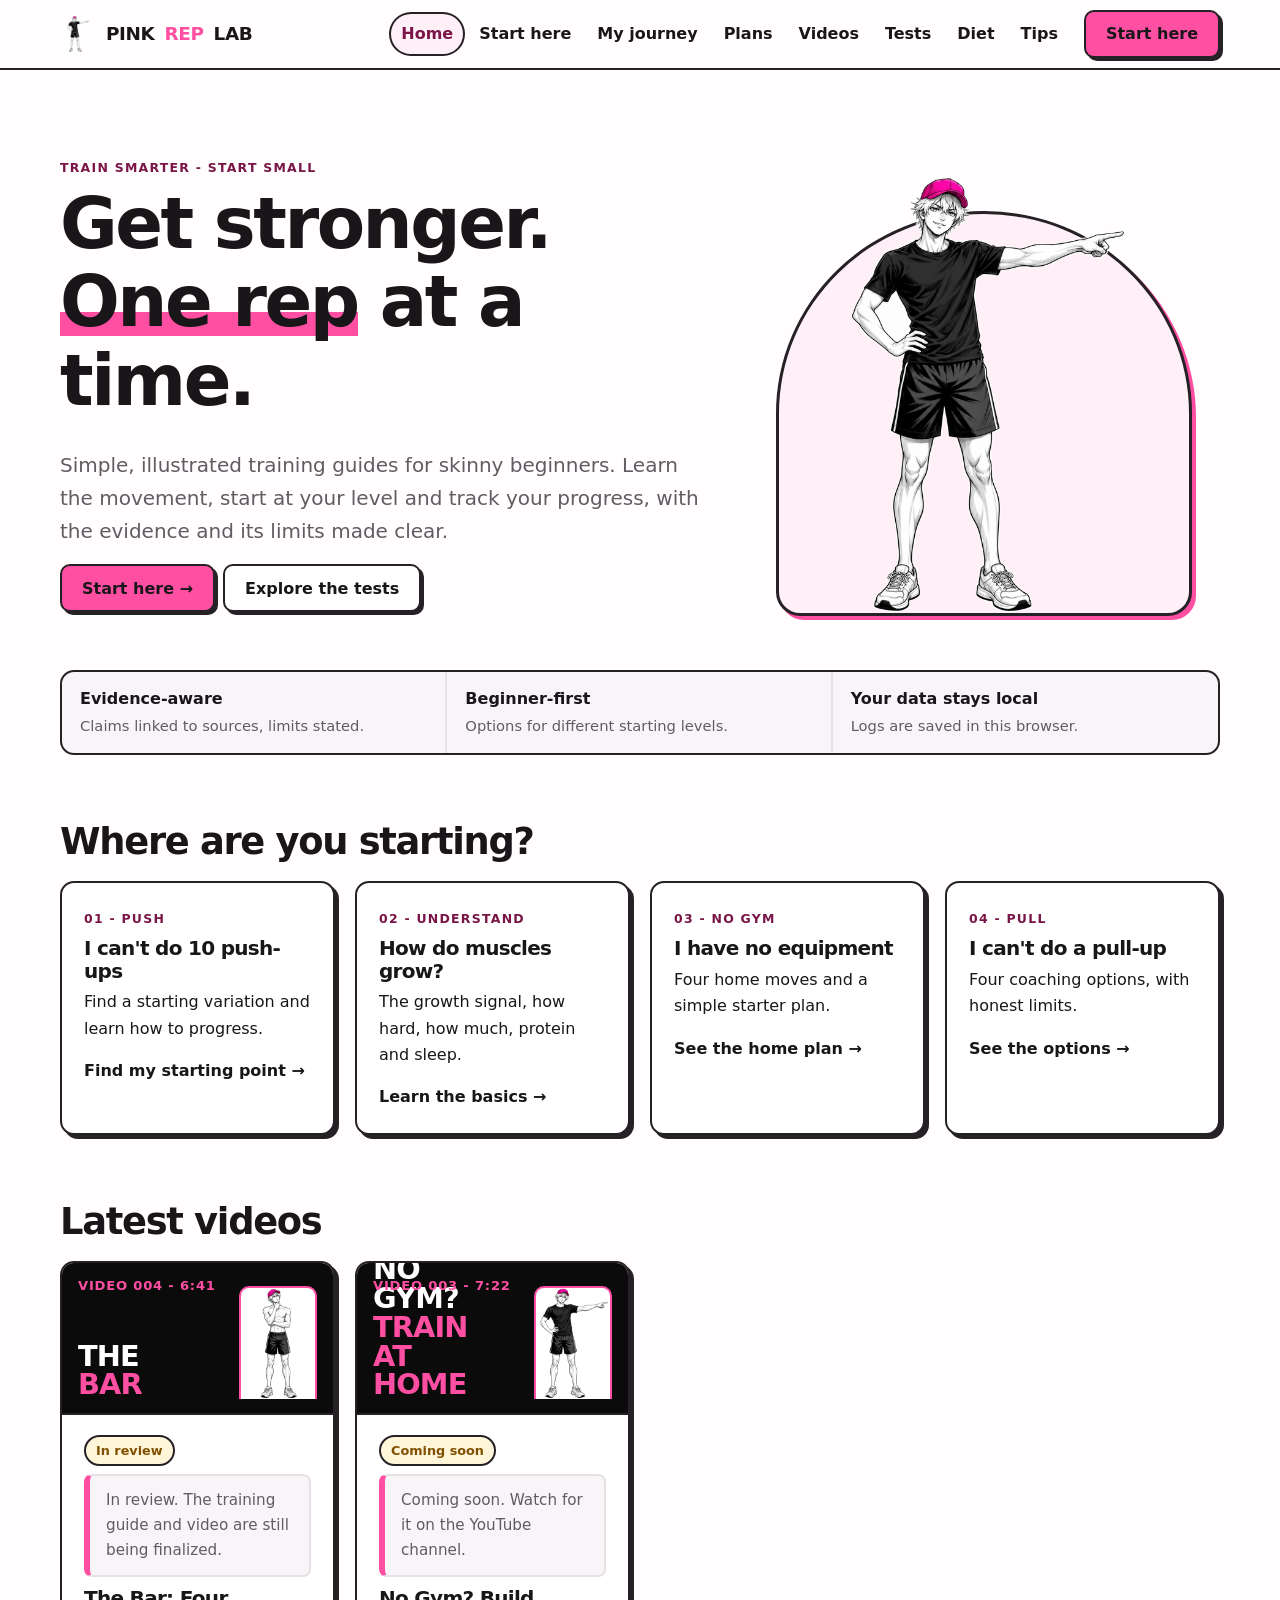
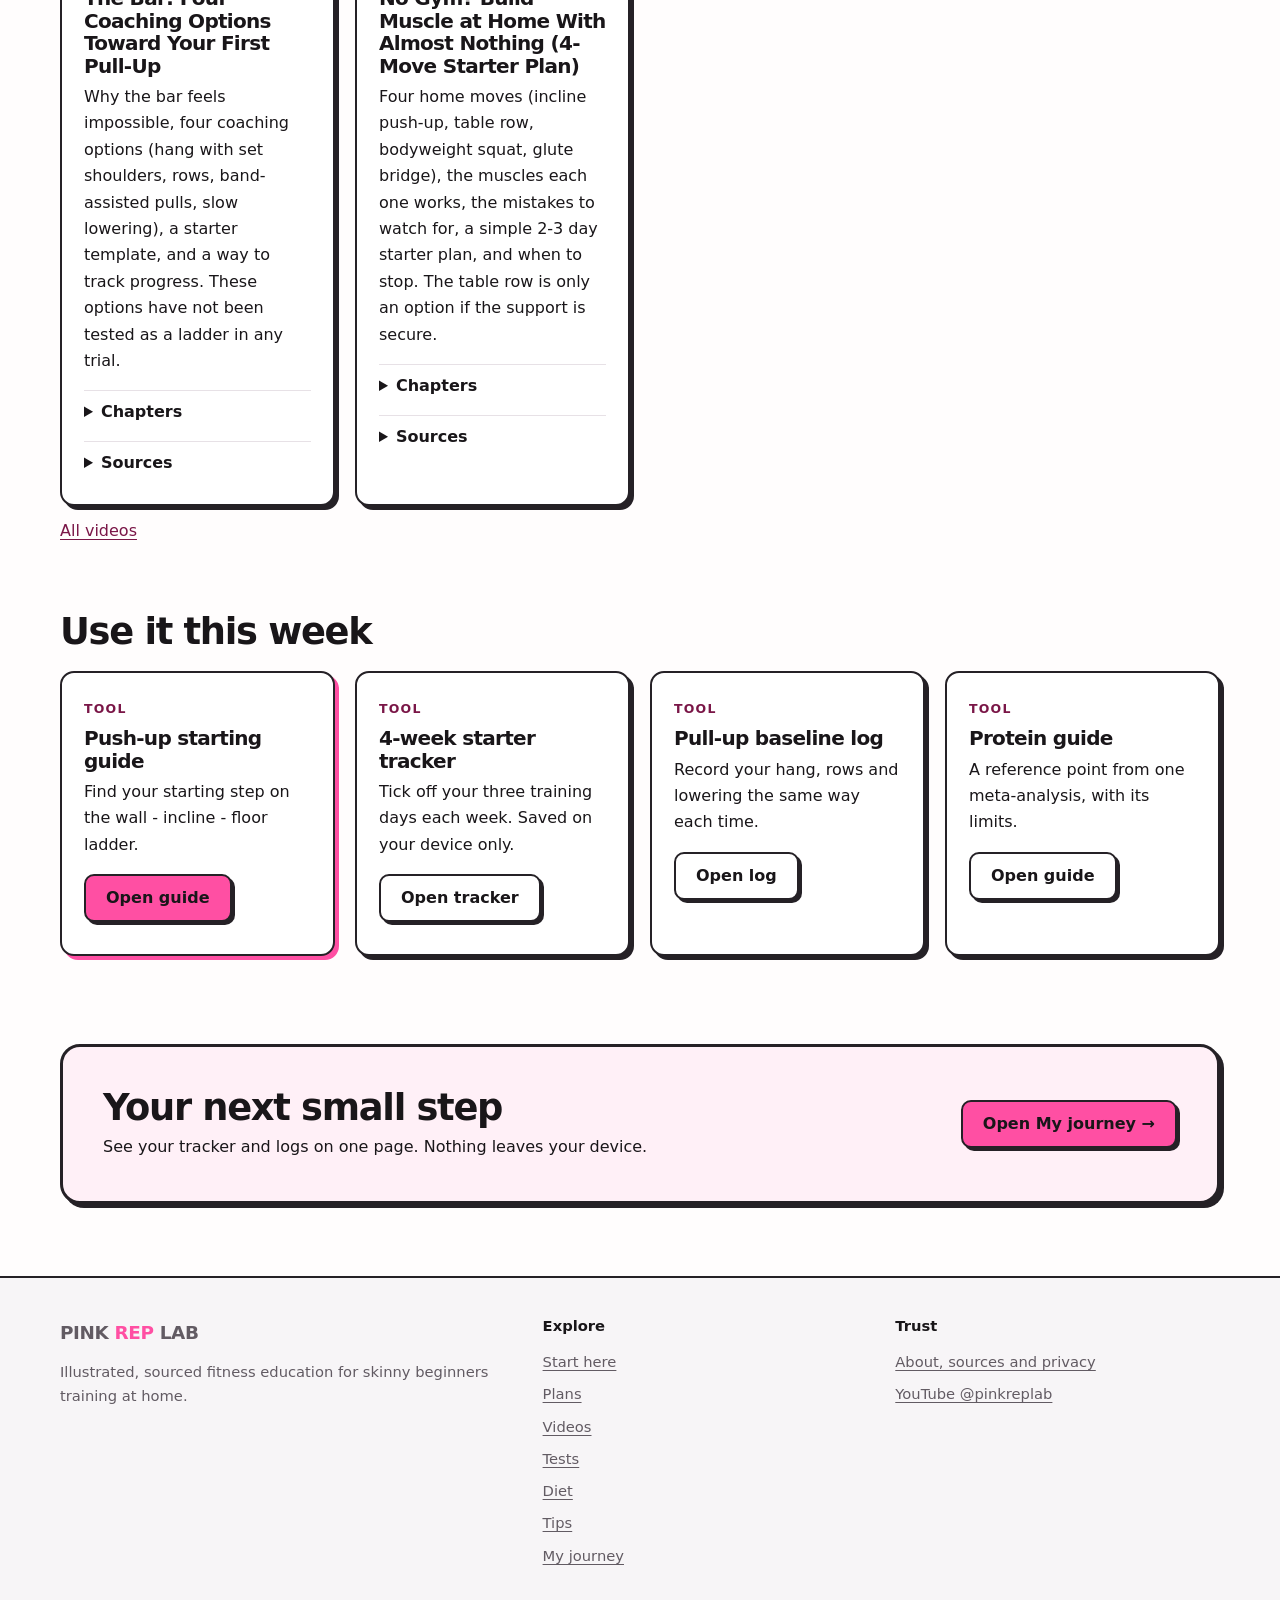
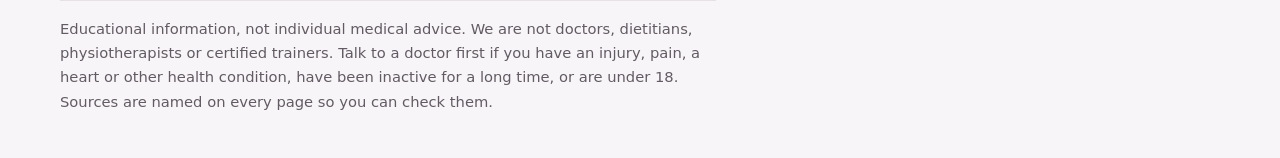
==== commit 15d06dcf: "Add files via upload" ====
--- a/index.html
+++ b/index.html
@@ -1,7 +1,7 @@
 <!doctype html><html lang="en"><head><meta charset="utf-8"><meta name="viewport" content="width=device-width,initial-scale=1">
 <title>Home - Pink Rep Lab</title><meta name="description" content="Illustrated, sourced fitness education for skinny beginners training at home.">
 <meta property="og:title" content="Home - Pink Rep Lab"><meta property="og:description" content="Illustrated, sourced fitness education for skinny beginners training at home."><meta property="og:image" content="https://sanglinny.github.io/pink-rep-lab/POSE_POINT_tee.png"><meta property="og:type" content="website"><meta name="theme-color" content="#ff4fa3"><link rel="icon" href="POSE_POINT_tee.png">
-<link rel="stylesheet" href="style.css"><script>document.documentElement.classList.add('js')</script></head><body><a class="skip" href="#main">Skip to content</a>
+<link rel="stylesheet" href="style.css?v=5"><script>document.documentElement.classList.add('js')</script></head><body><a class="skip" href="#main">Skip to content</a>
 <header><div class="bar-nav"><a class="logo" href="index.html"><img src="POSE_POINT_tee.png" alt="" width="36" height="36">PINK <b>REP</b> LAB</a>
 <button class="menu-btn" id="menuBtn" aria-expanded="false" aria-controls="navMenu">Menu</button>
 <nav class="nav-menu" id="navMenu" aria-label="Main"><a class="l on" href="index.html" aria-current="page">Home</a><a class="l" href="start.html">Start here</a><a class="l" href="journey.html">My journey</a><a class="l" href="plans.html">Plans</a><a class="l" href="videos.html">Videos</a><a class="l" href="tests.html">Tests</a><a class="l" href="diet.html">Diet</a><a class="l" href="tips.html">Tips</a></nav><a class="btn start-top" style="margin:0" href="start.html">Start here</a></div></header>
@@ -26,4 +26,4 @@
 <div><h4>Explore</h4><a href="start.html">Start here</a><a href="plans.html">Plans</a><a href="videos.html">Videos</a><a href="tests.html">Tests</a><a href="diet.html">Diet</a><a href="tips.html">Tips</a><a href="journey.html">My journey</a></div>
 <div><h4>Trust</h4><a href="about.html">About, sources and privacy</a><a href="https://www.youtube.com/@pinkreplab">YouTube @pinkreplab</a></div>
 <p class="fine">Educational information, not individual medical advice. We are not doctors, dietitians, physiotherapists or certified trainers. Talk to a doctor first if you have an injury, pain, a heart or other health condition, have been inactive for a long time, or are under 18. Sources are named on every page so you can check them.</p></div></footer>
-<script src="app.js"></script></body></html>+<script src="app.js?v=5"></script></body></html>
--- a/style.css
+++ b/style.css
@@ -32,14 +32,13 @@
 .hero h1{font-size:clamp(2.6rem,5.5vw,4.6rem);font-weight:900}.hero h1 em{font-style:normal;background:linear-gradient(transparent 62%,var(--pink) 62%,var(--pink) 92%,transparent 92%)}
 .hero .art{position:relative;display:grid;place-items:end center;min-height:340px}
 .hero .art::before{content:"";position:absolute;inset:8% 6% 0;border:3px solid var(--border);border-radius:50% 50% 24px 24px;background:var(--pink-soft);box-shadow:var(--shadow-pink)}
-.hero .art img{position:relative;width:min(100%,400px);max-height:440px;object-fit:contain;object-position:center bottom;mix-blend-mode:multiply}
+.hero .art img{position:relative;width:min(100%,400px);max-height:440px;object-fit:contain;object-position:center bottom}
 @media (prefers-color-scheme:dark){:root:not([data-theme="light"]) .hero .art::before{background:#fff}}
 @media (hover:hover) and (prefers-reduced-motion:no-preference){.hero .art img{animation:pf 4s ease-in-out infinite}@keyframes pf{0%,100%{transform:translateY(0)}50%{transform:translateY(-5px)}}}
 @media (max-width:760px){.hero{grid-template-columns:1fr}.hero .art{min-height:260px;order:-1}.hero .art img{width:min(66vw,260px)}.btn{width:100%;margin-right:0}}
 .trust{display:grid;grid-template-columns:repeat(auto-fit,minmax(220px,1fr));gap:0;border:2px solid var(--border);border-radius:var(--radius-md);background:var(--surface-soft);margin:20px 0 8px;overflow:hidden}
 .trust div{padding:14px 18px;border-right:2px solid var(--border-soft)}.trust div:last-child{border-right:0}.trust b{display:block}.trust span{color:var(--text-muted);font-size:.92rem}
-.intro{display:flex;gap:20px;align-items:flex-end;justify-content:space-between;margin-bottom:8px}.intro img{width:96px;max-height:128px;object-fit:contain;object-position:bottom;flex:none;mix-blend-mode:multiply}
-@media (prefers-color-scheme:dark){:root:not([data-theme="light"]) .intro img{background:#fff;border-radius:12px;mix-blend-mode:normal}}.intro>div{min-width:0}
+.intro{display:flex;gap:20px;align-items:flex-end;justify-content:space-between;margin-bottom:8px}.intro img{width:96px;max-height:128px;object-fit:contain;object-position:bottom;flex:none}.intro>div{min-width:0}
 @media (max-width:640px){.intro img{width:72px}}
 .grid{display:grid;grid-template-columns:repeat(auto-fill,minmax(260px,1fr));gap:20px;margin-block:12px}
 .card{min-width:0;padding:22px;border:2px solid var(--border);border-radius:var(--radius-md);background:var(--surface);box-shadow:var(--shadow-card)}.card.flat{box-shadow:none;border-color:var(--border-soft)}.card.feat{box-shadow:var(--shadow-pink)}
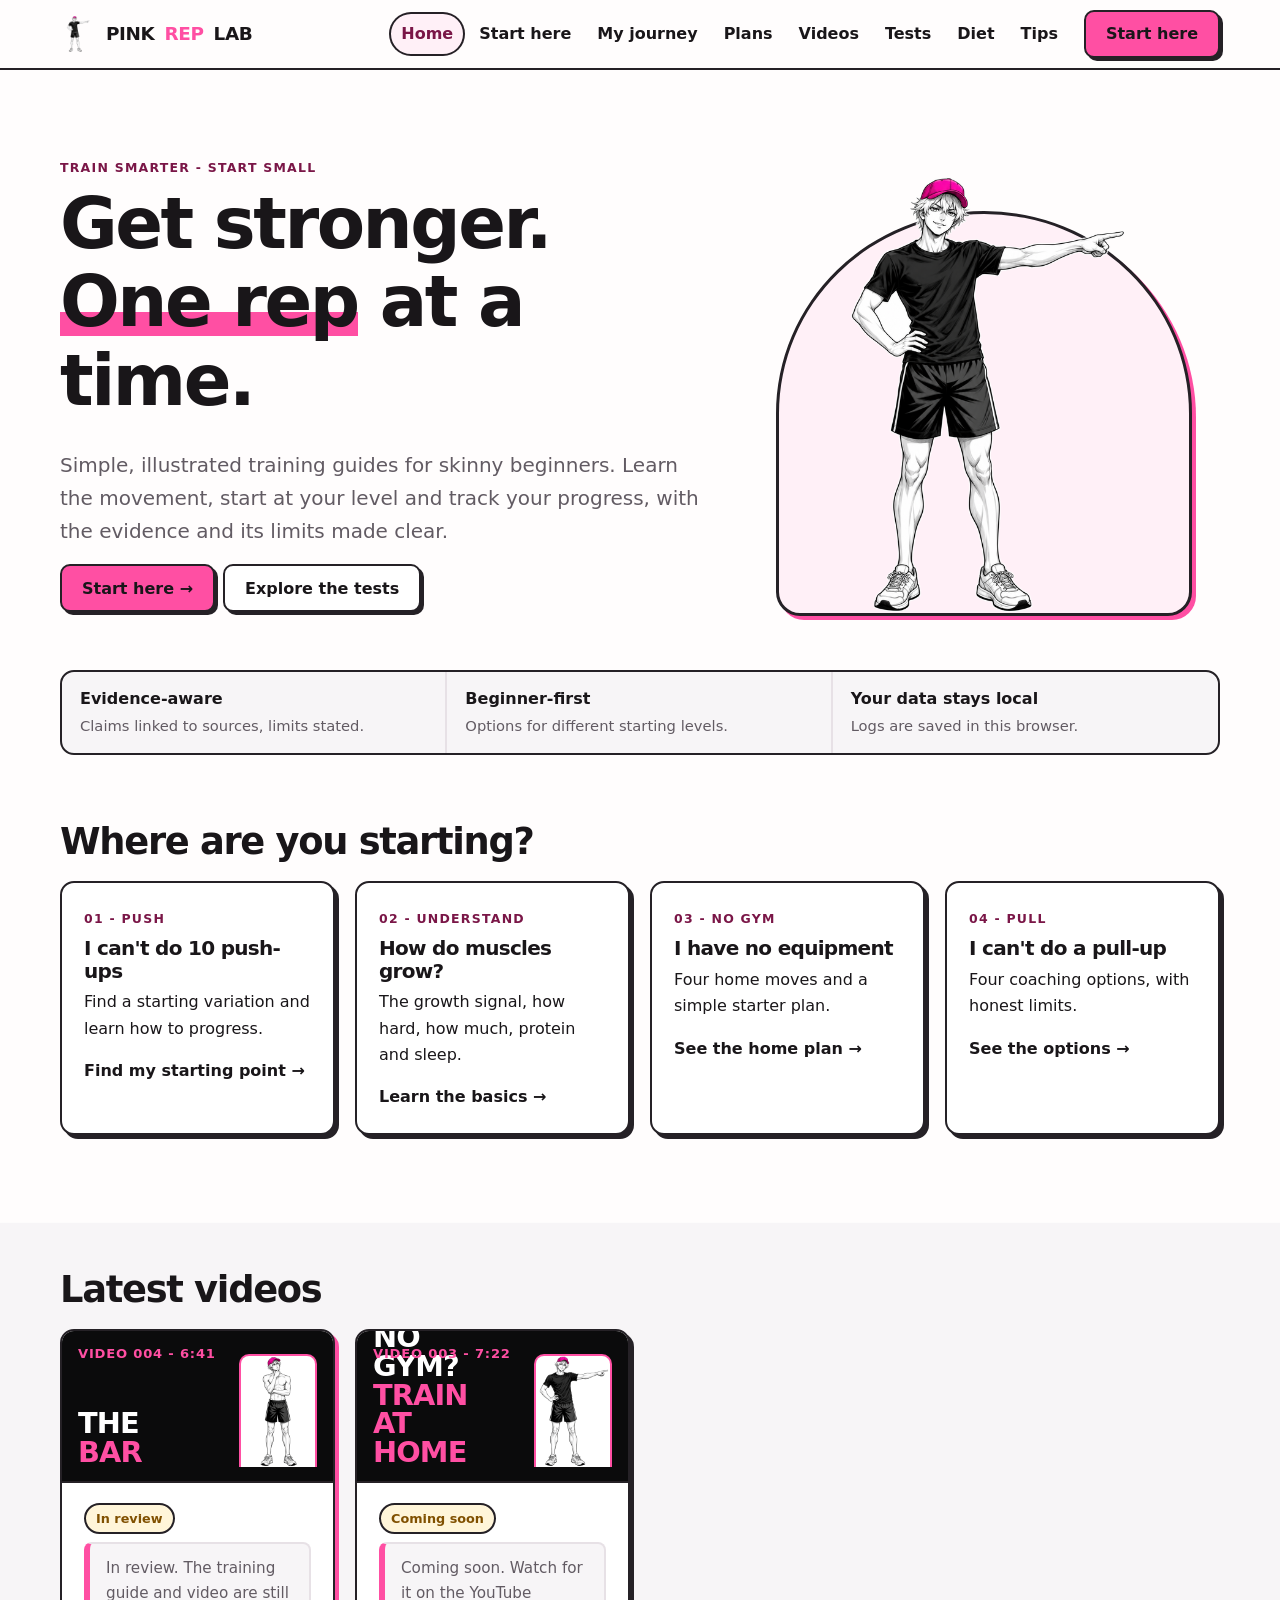
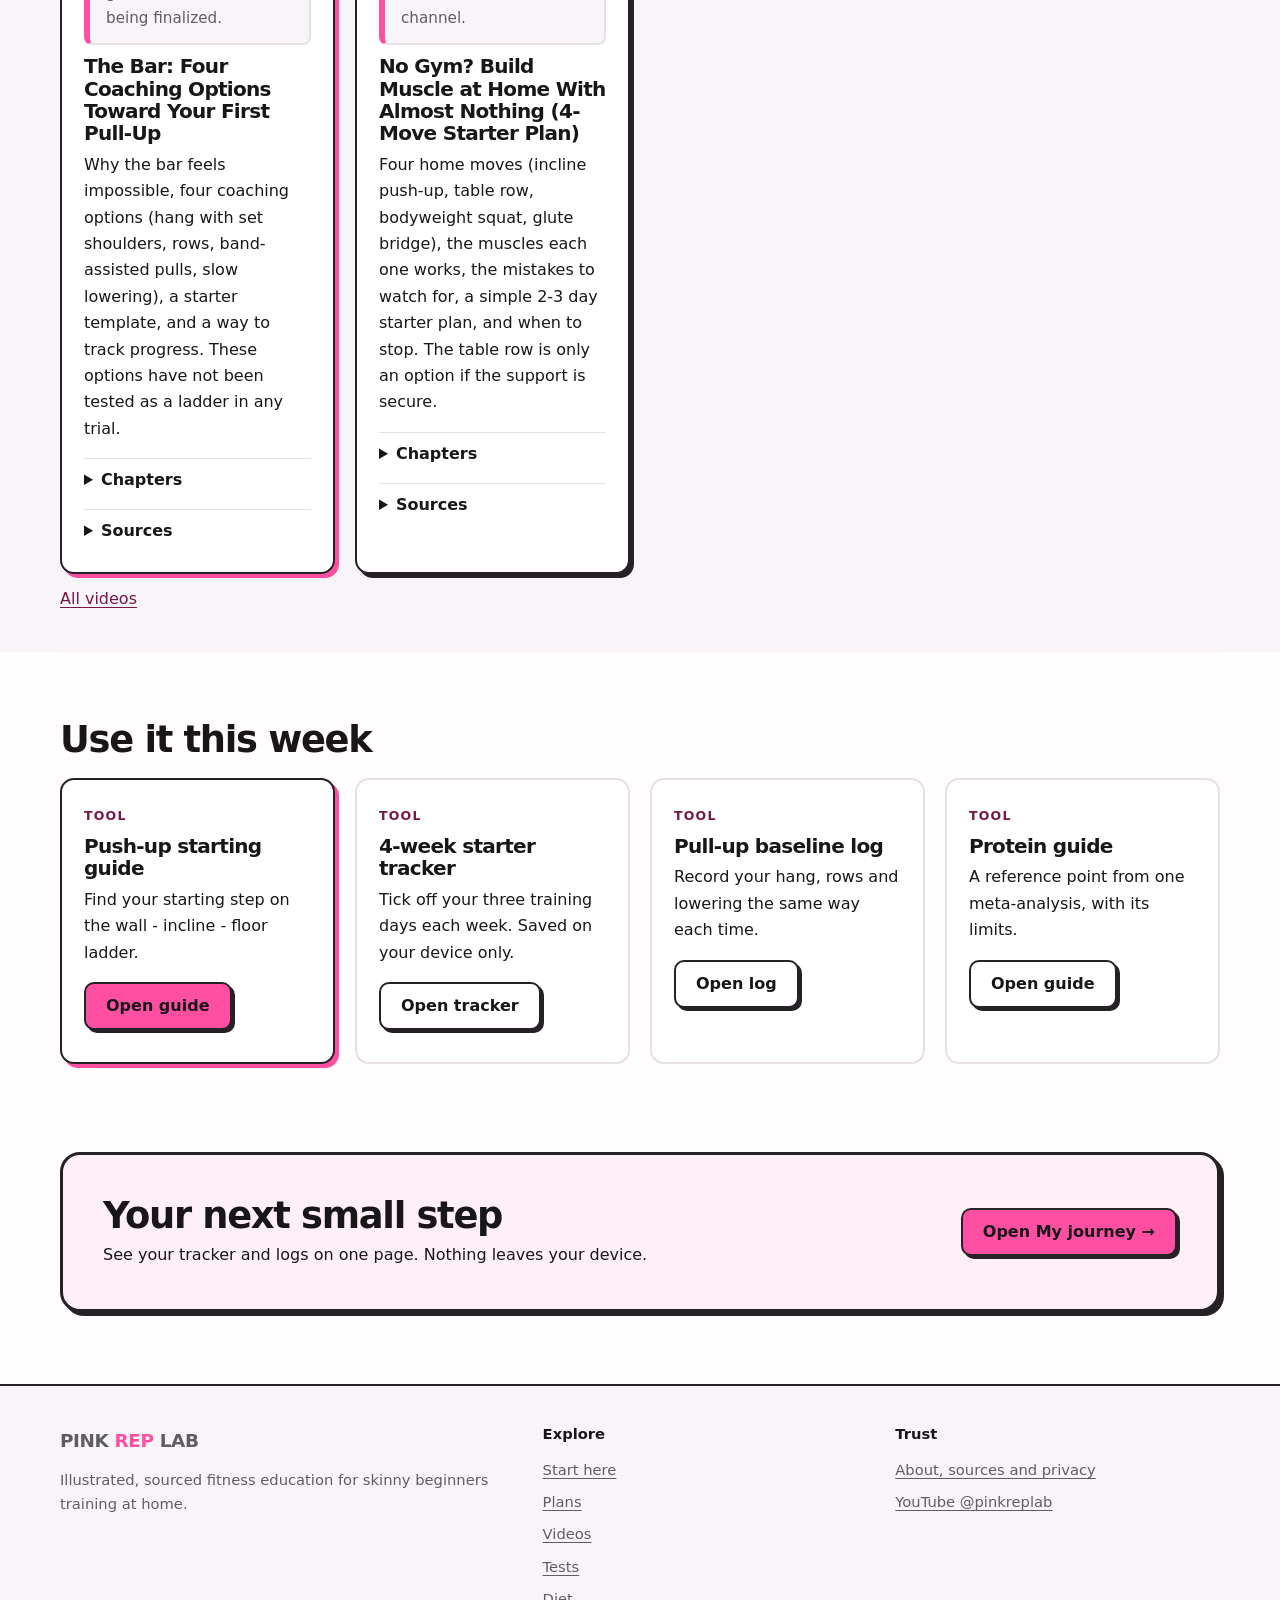
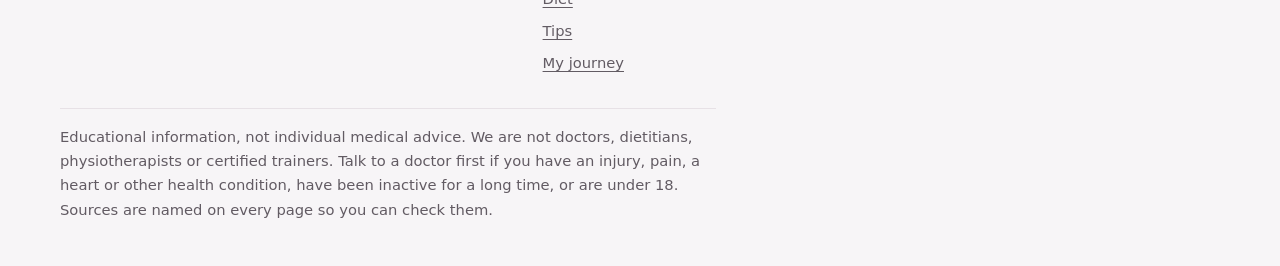
==== commit 203643be: "Add files via upload" ====
--- a/index.html
+++ b/index.html
@@ -1,7 +1,7 @@
 <!doctype html><html lang="en"><head><meta charset="utf-8"><meta name="viewport" content="width=device-width,initial-scale=1">
 <title>Home - Pink Rep Lab</title><meta name="description" content="Illustrated, sourced fitness education for skinny beginners training at home.">
 <meta property="og:title" content="Home - Pink Rep Lab"><meta property="og:description" content="Illustrated, sourced fitness education for skinny beginners training at home."><meta property="og:image" content="https://sanglinny.github.io/pink-rep-lab/POSE_POINT_tee.png"><meta property="og:type" content="website"><meta name="theme-color" content="#ff4fa3"><link rel="icon" href="POSE_POINT_tee.png">
-<link rel="stylesheet" href="style.css?v=5"><script>document.documentElement.classList.add('js')</script></head><body><a class="skip" href="#main">Skip to content</a>
+<link rel="stylesheet" href="style.css?v=6"><script>document.documentElement.classList.add('js')</script></head><body><a class="skip" href="#main">Skip to content</a>
 <header><div class="bar-nav"><a class="logo" href="index.html"><img src="POSE_POINT_tee.png" alt="" width="36" height="36">PINK <b>REP</b> LAB</a>
 <button class="menu-btn" id="menuBtn" aria-expanded="false" aria-controls="navMenu">Menu</button>
 <nav class="nav-menu" id="navMenu" aria-label="Main"><a class="l on" href="index.html" aria-current="page">Home</a><a class="l" href="start.html">Start here</a><a class="l" href="journey.html">My journey</a><a class="l" href="plans.html">Plans</a><a class="l" href="videos.html">Videos</a><a class="l" href="tests.html">Tests</a><a class="l" href="diet.html">Diet</a><a class="l" href="tips.html">Tips</a></nav><a class="btn start-top" style="margin:0" href="start.html">Start here</a></div></header>
@@ -15,15 +15,15 @@
 <a class="card link" style="text-decoration:none;color:inherit" href="start.html"><span class="tag">02 - Understand</span><h3>How do muscles grow?</h3><p>The growth signal, how hard, how much, protein and sleep.</p><b>Learn the basics &rarr;</b></a>
 <a class="card link" style="text-decoration:none;color:inherit" href="start.html"><span class="tag">03 - No gym</span><h3>I have no equipment</h3><p>Four home moves and a simple starter plan.</p><b>See the home plan &rarr;</b></a>
 <a class="card link" style="text-decoration:none;color:inherit" href="start.html"><span class="tag">04 - Pull</span><h3>I can't do a pull-up</h3><p>Four coaching options, with honest limits.</p><b>See the options &rarr;</b></a></div>
-<h2>Latest videos</h2><div class="grid"><div class="card vcard"><div class="art169" aria-hidden="true"><span class="vn">Video 004 - 6:41</span><span class="vt">The <i>Bar</i></span><img src="POSE_THINK.png" alt=""></div><div class="body"><span class="status">In review</span><p class="note" style="margin-bottom:10px">In review. The training guide and video are still being finalized.</p><h3>The Bar: Four Coaching Options Toward Your First Pull-Up</h3><p>Why the bar feels impossible, four coaching options (hang with set shoulders, rows, band-assisted pulls, slow lowering), a starter template, and a way to track progress. These options have not been tested as a ladder in any trial.</p><details><summary>Chapters</summary><ul><li>The goal and the muscles</li><li>Step 1: hang and set your shoulders</li><li>Step 2: rows</li><li>Step 3: band-assisted pulls</li><li>Step 4: slow lowering</li><li>Does the ladder work? (honest limits)</li><li>Starter template and sample session</li><li>When to move on</li><li>Staying safe</li><li>Record your baseline</li></ul></details><details><summary>Sources</summary><ul><li>Youdas et al. 2010, J Strength Cond Res (pull-up and chin-up EMG, 21 men and 4 women)</li><li>Dickie et al. 2017, J Electromyogr Kinesiol (pull-up variations, EMG)</li><li>Youdas et al. 2016, J Strength Cond Res (inverted row EMG)</li><li>Enes et al. 2025, J Strength Cond Res (repetition tempo meta-analysis)</li><li>ACE, NASM, Cleveland Clinic exercise guidance</li></ul></details></div></div><div class="card vcard"><div class="art169" aria-hidden="true"><span class="vn">Video 003 - 7:22</span><span class="vt">No gym? <i>Train at home</i></span><img src="POSE_POINT_tee.png" alt=""></div><div class="body"><span class="status">Coming soon</span><p class="note" style="margin-bottom:10px">Coming soon. Watch for it on the YouTube channel.</p><h3>No Gym? Build Muscle at Home With Almost Nothing (4-Move Starter Plan)</h3><p>Four home moves (incline push-up, table row, bodyweight squat, glute bridge), the muscles each one works, the mistakes to watch for, a simple 2-3 day starter plan, and when to stop. The table row is only an option if the support is secure.</p><details><summary>Chapters</summary><ul><li>0:00 The gym rat vs your living room</li><li>0:37 Move 1: incline push-up</li><li>1:20 Move 2: table row (only if the support is secure)</li><li>2:20 Move 3: bodyweight squat</li><li>2:54 Move 4: glute bridge</li><li>3:21 Does it really work?</li><li>4:19 Your starter plan</li><li>5:44 Stay safe</li><li>6:17 Checklist and next video</li></ul></details><details><summary>Sources</summary><ul><li>Lopez et al. 2021, Med Sci Sports Exerc (28 studies, 747 healthy adults)</li><li>Lasevicius et al. 2018, Eur J Sport Sci (30 men, 12 weeks)</li><li>Kikuchi & Nakazato 2017, J Exerc Sci Fit (18 young men)</li><li>Full list with links: in the video description</li></ul></details></div></div></div><p><a href="videos.html">All videos</a></p>
+<section class="band"><h2>Latest videos</h2><div class="grid"><div class="card vcard feat"><div class="art169" aria-hidden="true"><span class="vn">Video 004 - 6:41</span><span class="vt">The <i>Bar</i></span><img src="POSE_THINK.png" alt=""></div><div class="body"><span class="status">In review</span><p class="note" style="margin-bottom:10px">In review. The training guide and video are still being finalized.</p><h3>The Bar: Four Coaching Options Toward Your First Pull-Up</h3><p>Why the bar feels impossible, four coaching options (hang with set shoulders, rows, band-assisted pulls, slow lowering), a starter template, and a way to track progress. These options have not been tested as a ladder in any trial.</p><details><summary>Chapters</summary><ul><li>The goal and the muscles</li><li>Step 1: hang and set your shoulders</li><li>Step 2: rows</li><li>Step 3: band-assisted pulls</li><li>Step 4: slow lowering</li><li>Does the ladder work? (honest limits)</li><li>Starter template and sample session</li><li>When to move on</li><li>Staying safe</li><li>Record your baseline</li></ul></details><details><summary>Sources</summary><ul><li>Youdas et al. 2010, J Strength Cond Res (pull-up and chin-up EMG, 21 men and 4 women)</li><li>Dickie et al. 2017, J Electromyogr Kinesiol (pull-up variations, EMG)</li><li>Youdas et al. 2016, J Strength Cond Res (inverted row EMG)</li><li>Enes et al. 2025, J Strength Cond Res (repetition tempo meta-analysis)</li><li>ACE, NASM, Cleveland Clinic exercise guidance</li></ul></details></div></div><div class="card vcard"><div class="art169" aria-hidden="true"><span class="vn">Video 003 - 7:22</span><span class="vt">No gym? <i>Train at home</i></span><img src="POSE_POINT_tee.png" alt=""></div><div class="body"><span class="status">Coming soon</span><p class="note" style="margin-bottom:10px">Coming soon. Watch for it on the YouTube channel.</p><h3>No Gym? Build Muscle at Home With Almost Nothing (4-Move Starter Plan)</h3><p>Four home moves (incline push-up, table row, bodyweight squat, glute bridge), the muscles each one works, the mistakes to watch for, a simple 2-3 day starter plan, and when to stop. The table row is only an option if the support is secure.</p><details><summary>Chapters</summary><ul><li>0:00 The gym rat vs your living room</li><li>0:37 Move 1: incline push-up</li><li>1:20 Move 2: table row (only if the support is secure)</li><li>2:20 Move 3: bodyweight squat</li><li>2:54 Move 4: glute bridge</li><li>3:21 Does it really work?</li><li>4:19 Your starter plan</li><li>5:44 Stay safe</li><li>6:17 Checklist and next video</li></ul></details><details><summary>Sources</summary><ul><li>Lopez et al. 2021, Med Sci Sports Exerc (28 studies, 747 healthy adults)</li><li>Lasevicius et al. 2018, Eur J Sport Sci (30 men, 12 weeks)</li><li>Kikuchi & Nakazato 2017, J Exerc Sci Fit (18 young men)</li><li>Full list with links: in the video description</li></ul></details></div></div></div><p><a href="videos.html">All videos</a></p></section>
 <h2>Use it this week</h2><div class="grid">
 <div class="card feat"><span class="tag">Tool</span><h3>Push-up starting guide</h3><p>Find your starting step on the wall - incline - floor ladder.</p><a class="btn" href="tests.html">Open guide</a></div>
-<div class="card"><span class="tag">Tool</span><h3>4-week starter tracker</h3><p>Tick off your three training days each week. Saved on your device only.</p><a class="btn o" href="plans.html">Open tracker</a></div>
-<div class="card"><span class="tag">Tool</span><h3>Pull-up baseline log</h3><p>Record your hang, rows and lowering the same way each time.</p><a class="btn o" href="tests.html#pullup">Open log</a></div>
-<div class="card"><span class="tag">Tool</span><h3>Protein guide</h3><p>A reference point from one meta-analysis, with its limits.</p><a class="btn o" href="diet.html">Open guide</a></div></div>
+<div class="card flat"><span class="tag">Tool</span><h3>4-week starter tracker</h3><p>Tick off your three training days each week. Saved on your device only.</p><a class="btn o" href="plans.html">Open tracker</a></div>
+<div class="card flat"><span class="tag">Tool</span><h3>Pull-up baseline log</h3><p>Record your hang, rows and lowering the same way each time.</p><a class="btn o" href="tests.html#pullup">Open log</a></div>
+<div class="card flat"><span class="tag">Tool</span><h3>Protein guide</h3><p>A reference point from one meta-analysis, with its limits.</p><a class="btn o" href="diet.html">Open guide</a></div></div>
 <div class="cta-band"><div><h2>Your next small step</h2><p>See your tracker and logs on one page. Nothing leaves your device.</p></div><a class="btn" style="margin:0" href="journey.html">Open My journey &rarr;</a></div></main>
 <footer><div class="foot"><div><a class="logo" style="margin:0 0 8px" href="index.html">PINK <b>REP</b> LAB</a><p>Illustrated, sourced fitness education for skinny beginners training at home.</p></div>
 <div><h4>Explore</h4><a href="start.html">Start here</a><a href="plans.html">Plans</a><a href="videos.html">Videos</a><a href="tests.html">Tests</a><a href="diet.html">Diet</a><a href="tips.html">Tips</a><a href="journey.html">My journey</a></div>
 <div><h4>Trust</h4><a href="about.html">About, sources and privacy</a><a href="https://www.youtube.com/@pinkreplab">YouTube @pinkreplab</a></div>
 <p class="fine">Educational information, not individual medical advice. We are not doctors, dietitians, physiotherapists or certified trainers. Talk to a doctor first if you have an injury, pain, a heart or other health condition, have been inactive for a long time, or are under 18. Sources are named on every page so you can check them.</p></div></footer>
-<script src="app.js?v=5"></script></body></html>+<script src="app.js?v=6"></script></body></html>
--- a/style.css
+++ b/style.css
@@ -17,6 +17,7 @@
 .bar-nav{width:min(calc(100% - 2*var(--gutter)),var(--container));margin-inline:auto;min-height:68px;display:flex;align-items:center;gap:14px}
 .logo{display:flex;align-items:center;gap:10px;font-weight:900;letter-spacing:-.02em;color:var(--text);text-decoration:none;margin-right:auto;font-size:1.15rem}.logo b{color:var(--pink)}
 .logo img{width:36px;height:36px;object-fit:contain;object-position:top}
+@media (prefers-color-scheme:dark){:root:not([data-theme="light"]) .logo img{background:#fff;border-radius:8px;padding:1px}}
 .nav-menu{display:flex;gap:2px;align-items:center;flex-wrap:wrap}
 .nav-menu a.l{color:var(--text);text-decoration:none;padding:8px 12px;border-radius:99px;font-weight:650;min-height:44px;display:inline-flex;align-items:center}
 .nav-menu a.l:hover{background:var(--surface-soft)}.nav-menu a.on{background:var(--pink-soft);color:var(--pink-ink);font-weight:850;box-shadow:inset 0 0 0 2px var(--border)}
@@ -61,6 +62,7 @@
 .day.on{border-color:var(--border);background:var(--pink);color:#191619}.day.on::after{content:" \2713";font-weight:900}
 .bar{height:16px;border:2px solid var(--border);border-radius:99px;background:var(--surface-soft);overflow:hidden}.bar i{display:block;height:100%;background:var(--pink)}
 #tOut,#dOut,#jPreview{border-left:6px solid var(--pink)}
+.band{box-shadow:0 0 0 100vmax var(--surface-soft);clip-path:inset(0 -100vmax);background:var(--surface-soft);padding-block:clamp(8px,2vw,24px);margin-block:var(--section-space) 0}.band.pink{box-shadow:0 0 0 100vmax var(--pink-soft);clip-path:inset(0 -100vmax);background:var(--pink-soft)}.band h2:first-child{margin-top:.6em}
 .cta-band{margin-top:var(--section-space);padding:clamp(24px,4vw,40px);border:3px solid var(--border);border-radius:var(--radius-lg);background:var(--pink-soft);box-shadow:var(--shadow-card);display:flex;gap:24px;align-items:center;justify-content:space-between;flex-wrap:wrap}.cta-band h2{margin:0 0 6px}.cta-band p{margin:0}
 footer{border-top:2px solid var(--border);background:var(--surface-soft);padding:36px 0 28px;color:var(--text-muted);font-size:.92rem}
 .foot{width:min(calc(100% - 2*var(--gutter)),var(--container));margin-inline:auto;display:grid;grid-template-columns:1.4fr 1fr 1fr;gap:28px}@media (max-width:760px){.foot{grid-template-columns:1fr}}
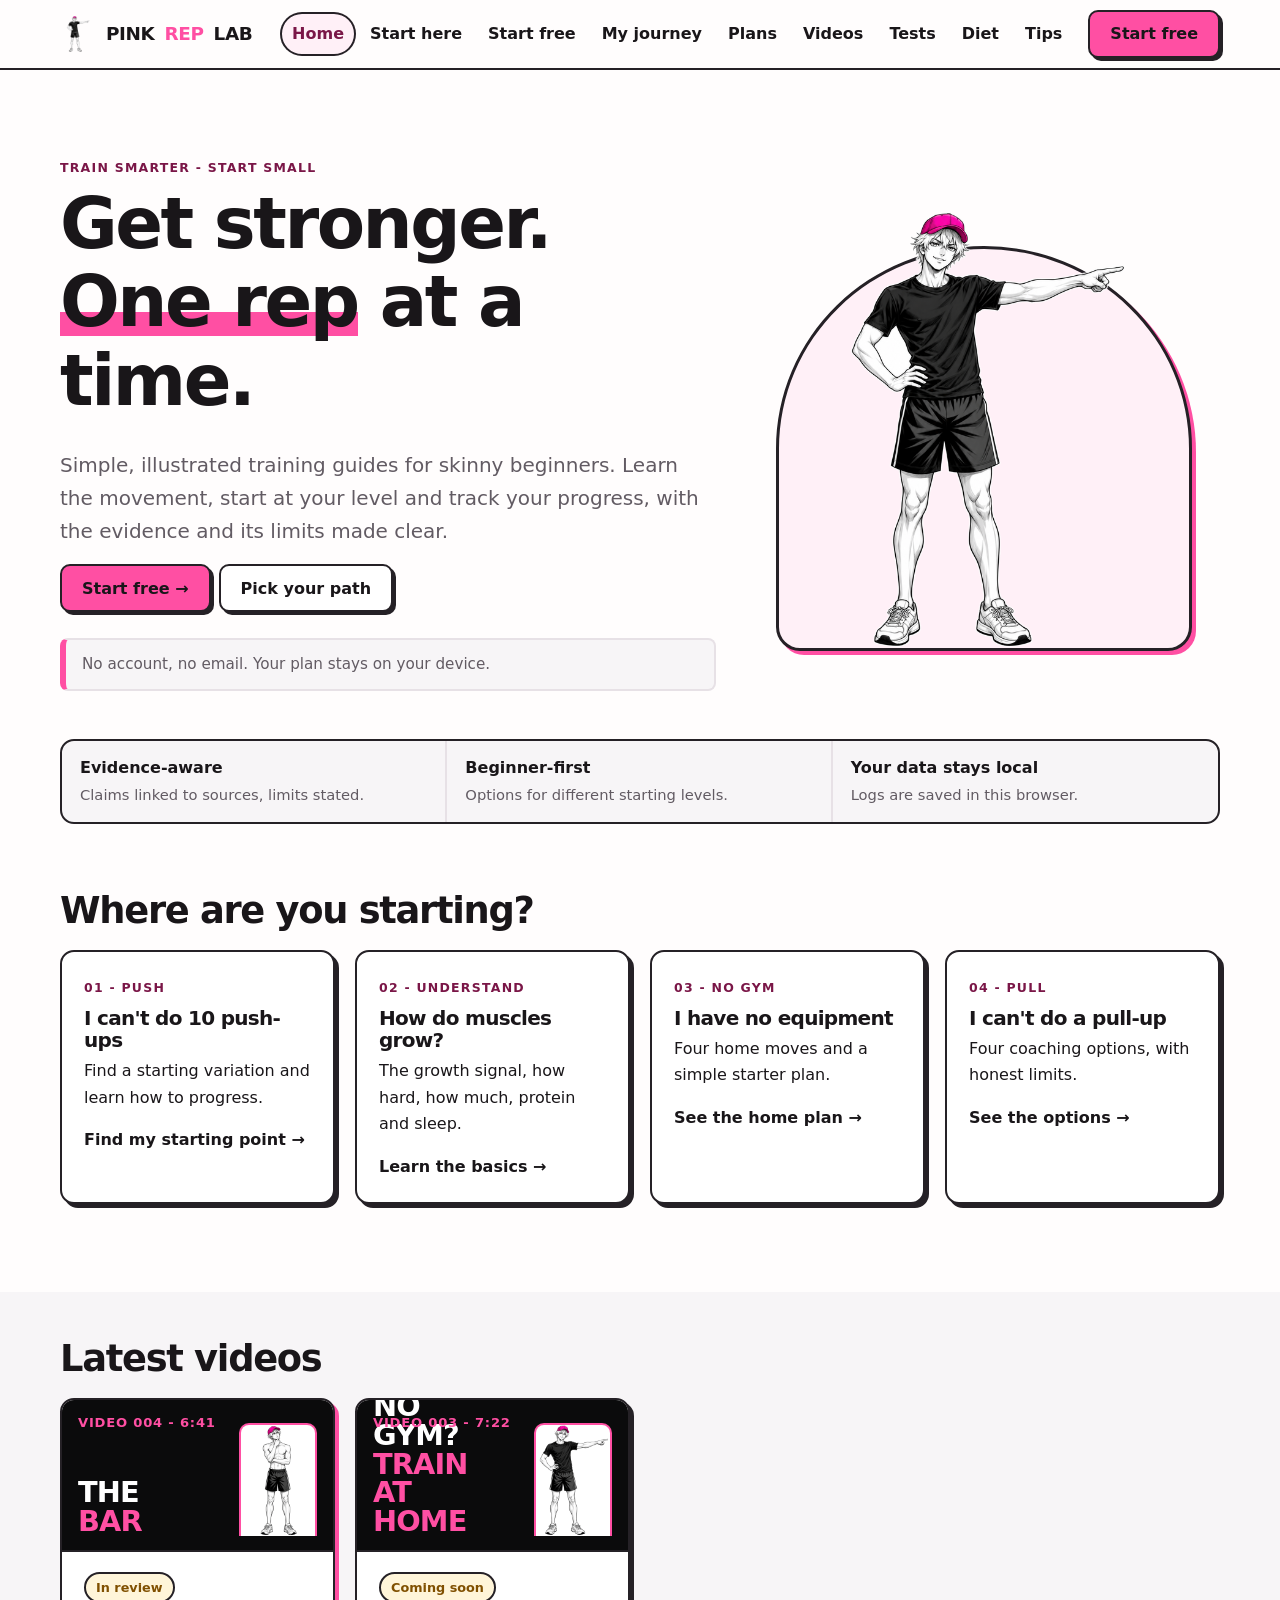
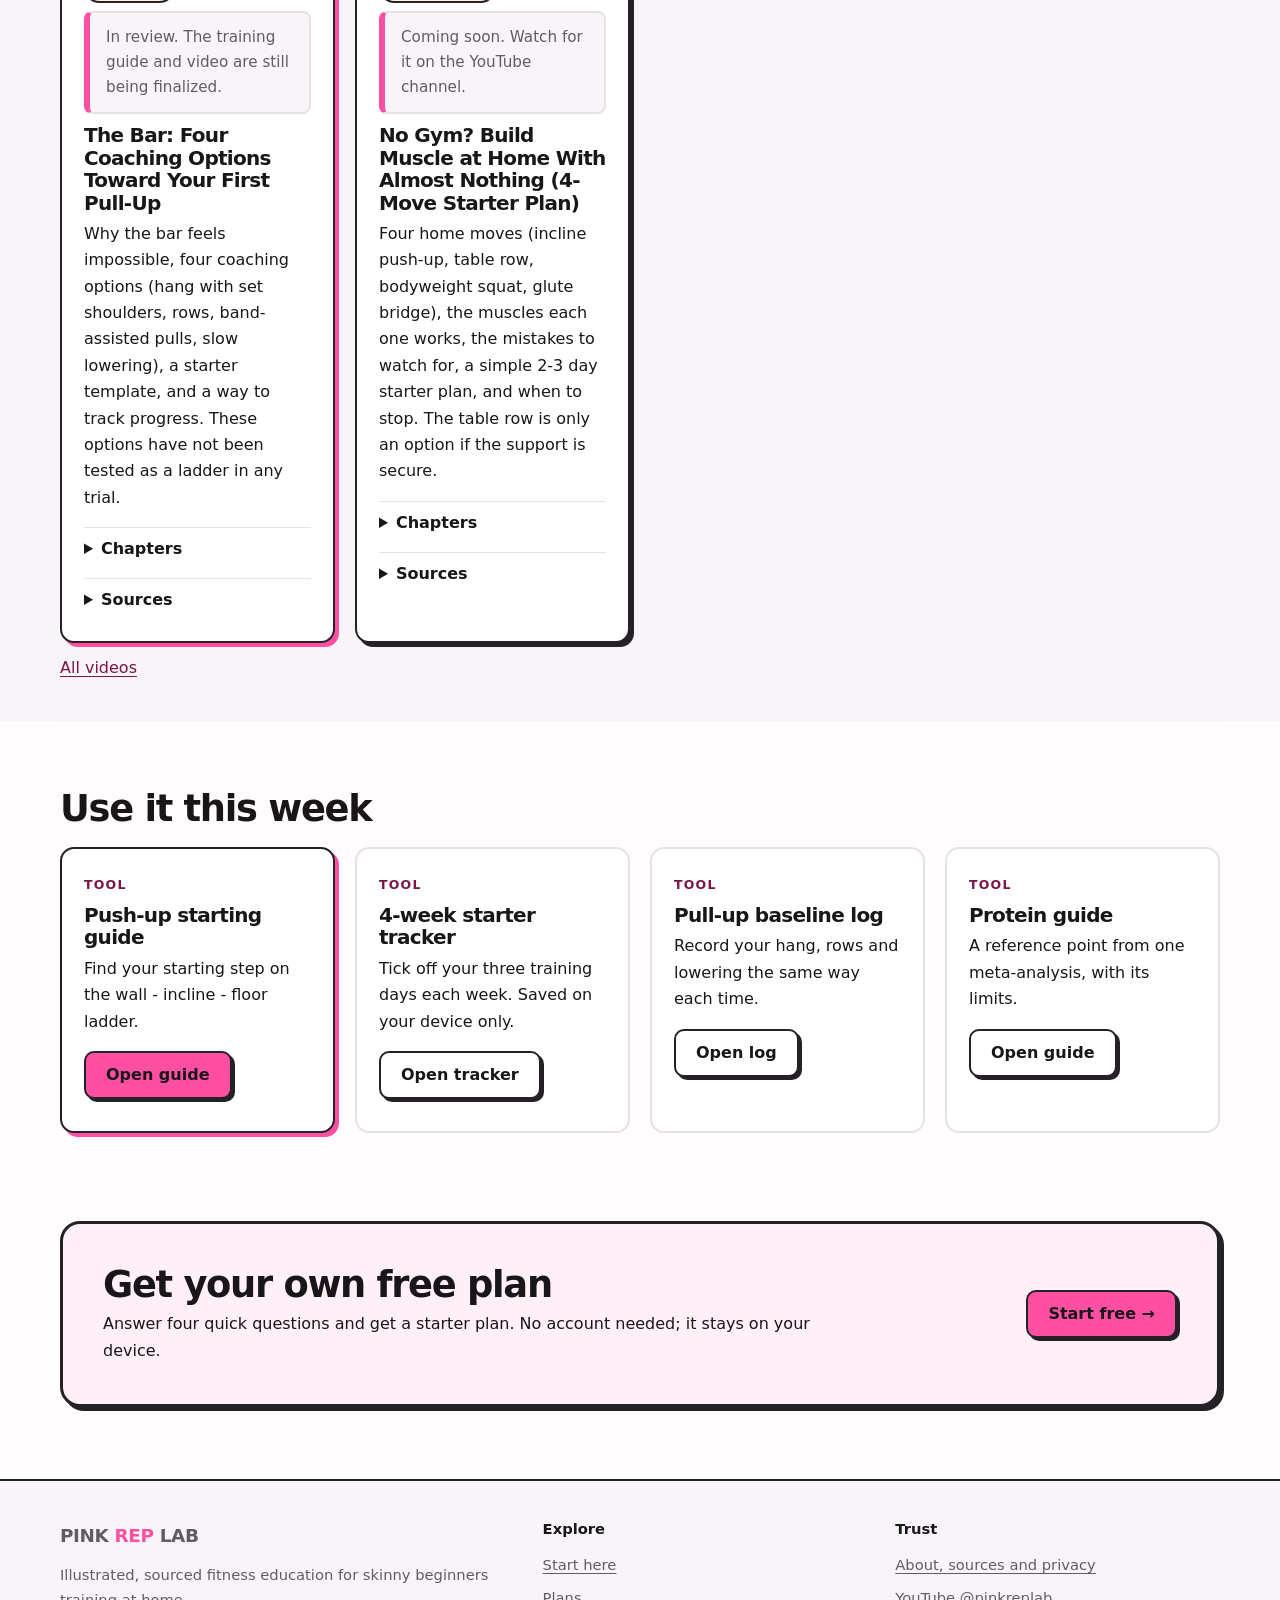
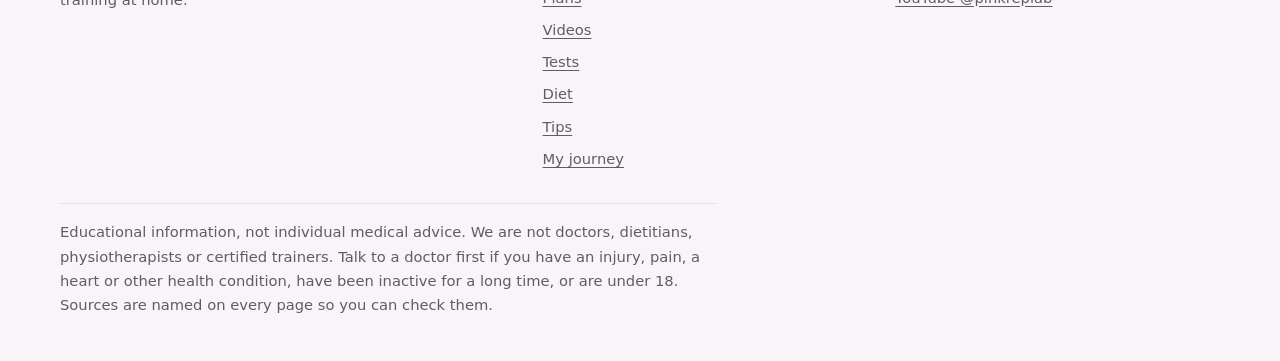
==== commit 948bc3c6: "Add files via upload" ====
--- a/index.html
+++ b/index.html
@@ -1,13 +1,13 @@
 <!doctype html><html lang="en"><head><meta charset="utf-8"><meta name="viewport" content="width=device-width,initial-scale=1">
 <title>Home - Pink Rep Lab</title><meta name="description" content="Illustrated, sourced fitness education for skinny beginners training at home.">
-<meta property="og:title" content="Home - Pink Rep Lab"><meta property="og:description" content="Illustrated, sourced fitness education for skinny beginners training at home."><meta property="og:image" content="https://sanglinny.github.io/pink-rep-lab/POSE_POINT_tee.png"><meta property="og:type" content="website"><meta name="theme-color" content="#ff4fa3"><link rel="icon" href="POSE_POINT_tee.png">
-<link rel="stylesheet" href="style.css?v=6"><script>document.documentElement.classList.add('js')</script></head><body><a class="skip" href="#main">Skip to content</a>
+<meta property="og:title" content="Home - Pink Rep Lab"><meta property="og:description" content="Illustrated, sourced fitness education for skinny beginners training at home."><meta property="og:image" content="https://pinkreplab.online/POSE_POINT_tee.png"><meta property="og:type" content="website"><meta name="theme-color" content="#ff4fa3"><link rel="icon" href="POSE_POINT_tee.png">
+<link rel="stylesheet" href="style.css?v=8"><script>document.documentElement.classList.add('js')</script></head><body><a class="skip" href="#main">Skip to content</a>
 <header><div class="bar-nav"><a class="logo" href="index.html"><img src="POSE_POINT_tee.png" alt="" width="36" height="36">PINK <b>REP</b> LAB</a>
 <button class="menu-btn" id="menuBtn" aria-expanded="false" aria-controls="navMenu">Menu</button>
-<nav class="nav-menu" id="navMenu" aria-label="Main"><a class="l on" href="index.html" aria-current="page">Home</a><a class="l" href="start.html">Start here</a><a class="l" href="journey.html">My journey</a><a class="l" href="plans.html">Plans</a><a class="l" href="videos.html">Videos</a><a class="l" href="tests.html">Tests</a><a class="l" href="diet.html">Diet</a><a class="l" href="tips.html">Tips</a></nav><a class="btn start-top" style="margin:0" href="start.html">Start here</a></div></header>
+<nav class="nav-menu" id="navMenu" aria-label="Main"><a class="l on" href="index.html" aria-current="page">Home</a><a class="l" href="start.html">Start here</a><a class="l" href="join.html">Start free</a><a class="l" href="journey.html">My journey</a><a class="l" href="plans.html">Plans</a><a class="l" href="videos.html">Videos</a><a class="l" href="tests.html">Tests</a><a class="l" href="diet.html">Diet</a><a class="l" href="tips.html">Tips</a></nav><a class="btn start-top" style="margin:0" href="join.html">Start free</a></div></header>
 <main id="main"><section class="hero"><div><span class="eyebrow">Train smarter - start small</span><h1>Get stronger. <em>One rep</em> at a time.</h1>
 <p class="lead">Simple, illustrated training guides for skinny beginners. Learn the movement, start at your level and track your progress, with the evidence and its limits made clear.</p>
-<p><a class="btn" href="start.html">Start here &rarr;</a><a class="btn o" href="tests.html">Explore the tests</a></p></div>
+<p><a class="btn" href="join.html">Start free &rarr;</a><a class="btn o" href="start.html">Pick your path</a></p><p class="note" style="margin-top:6px">No account, no email. Your plan stays on your device.</p></div>
 <div class="art"><img src="POSE_POINT_tee.png" alt="Pinky, the Pink Rep Lab character, pointing" width="400" height="440"></div></section>
 <div class="trust"><div><b>Evidence-aware</b><span>Claims linked to sources, limits stated.</span></div><div><b>Beginner-first</b><span>Options for different starting levels.</span></div><div><b>Your data stays local</b><span>Logs are saved in this browser.</span></div></div>
 <h2>Where are you starting?</h2><div class="grid">
@@ -21,9 +21,9 @@
 <div class="card flat"><span class="tag">Tool</span><h3>4-week starter tracker</h3><p>Tick off your three training days each week. Saved on your device only.</p><a class="btn o" href="plans.html">Open tracker</a></div>
 <div class="card flat"><span class="tag">Tool</span><h3>Pull-up baseline log</h3><p>Record your hang, rows and lowering the same way each time.</p><a class="btn o" href="tests.html#pullup">Open log</a></div>
 <div class="card flat"><span class="tag">Tool</span><h3>Protein guide</h3><p>A reference point from one meta-analysis, with its limits.</p><a class="btn o" href="diet.html">Open guide</a></div></div>
-<div class="cta-band"><div><h2>Your next small step</h2><p>See your tracker and logs on one page. Nothing leaves your device.</p></div><a class="btn" style="margin:0" href="journey.html">Open My journey &rarr;</a></div></main>
+<div class="cta-band"><div><h2>Get your own free plan</h2><p>Answer four quick questions and get a starter plan. No account needed; it stays on your device.</p></div><a class="btn" style="margin:0" href="join.html">Start free &rarr;</a></div></main>
 <footer><div class="foot"><div><a class="logo" style="margin:0 0 8px" href="index.html">PINK <b>REP</b> LAB</a><p>Illustrated, sourced fitness education for skinny beginners training at home.</p></div>
 <div><h4>Explore</h4><a href="start.html">Start here</a><a href="plans.html">Plans</a><a href="videos.html">Videos</a><a href="tests.html">Tests</a><a href="diet.html">Diet</a><a href="tips.html">Tips</a><a href="journey.html">My journey</a></div>
 <div><h4>Trust</h4><a href="about.html">About, sources and privacy</a><a href="https://www.youtube.com/@pinkreplab">YouTube @pinkreplab</a></div>
 <p class="fine">Educational information, not individual medical advice. We are not doctors, dietitians, physiotherapists or certified trainers. Talk to a doctor first if you have an injury, pain, a heart or other health condition, have been inactive for a long time, or are under 18. Sources are named on every page so you can check them.</p></div></footer>
-<script src="app.js?v=6"></script></body></html>+<script src="app.js?v=8"></script></body></html>
--- a/style.css
+++ b/style.css
@@ -56,10 +56,12 @@
 input,select,textarea{font:inherit;min-height:48px;padding:10px 12px;border-radius:10px;border:2px solid var(--border);background:var(--surface);color:var(--text);max-width:100%}
 label{font-weight:700}
 .field-row{display:flex;flex-wrap:wrap;gap:12px;align-items:flex-end;margin:14px 0}
+.field-row label{flex:1 1 220px;min-width:0}#jForm select,#jForm input[type=text]{width:100%}
 table{border-collapse:collapse;width:100%;border:2px solid var(--border);border-radius:var(--radius-sm);overflow:hidden;background:var(--surface)}th{background:var(--surface-soft);text-align:left}td,th{border-bottom:1px solid var(--border-soft);padding:10px 12px;vertical-align:top}
 @media (max-width:640px){table,tbody,tr,td,th{display:block}tr:first-child{display:none}tr{border-bottom:2px solid var(--border-soft);padding:8px 0}td{border:0;padding:4px 12px}td:first-child{font-weight:800}}
 .days{display:flex;gap:8px;flex-wrap:wrap}.day{width:56px;min-height:48px;display:grid;place-items:center;text-align:center;border:2px solid var(--border);border-radius:12px;cursor:pointer;background:var(--surface);font-weight:800}
 .day.on{border-color:var(--border);background:var(--pink);color:#191619}.day.on::after{content:" \2713";font-weight:900}
+.day.plan{box-shadow:inset 0 0 0 3px var(--pink)}.days.pick .day{cursor:pointer}.plan-out h3{margin-top:1.2em}
 .bar{height:16px;border:2px solid var(--border);border-radius:99px;background:var(--surface-soft);overflow:hidden}.bar i{display:block;height:100%;background:var(--pink)}
 #tOut,#dOut,#jPreview{border-left:6px solid var(--pink)}
 .band{box-shadow:0 0 0 100vmax var(--surface-soft);clip-path:inset(0 -100vmax);background:var(--surface-soft);padding-block:clamp(8px,2vw,24px);margin-block:var(--section-space) 0}.band.pink{box-shadow:0 0 0 100vmax var(--pink-soft);clip-path:inset(0 -100vmax);background:var(--pink-soft)}.band h2:first-child{margin-top:.6em}
